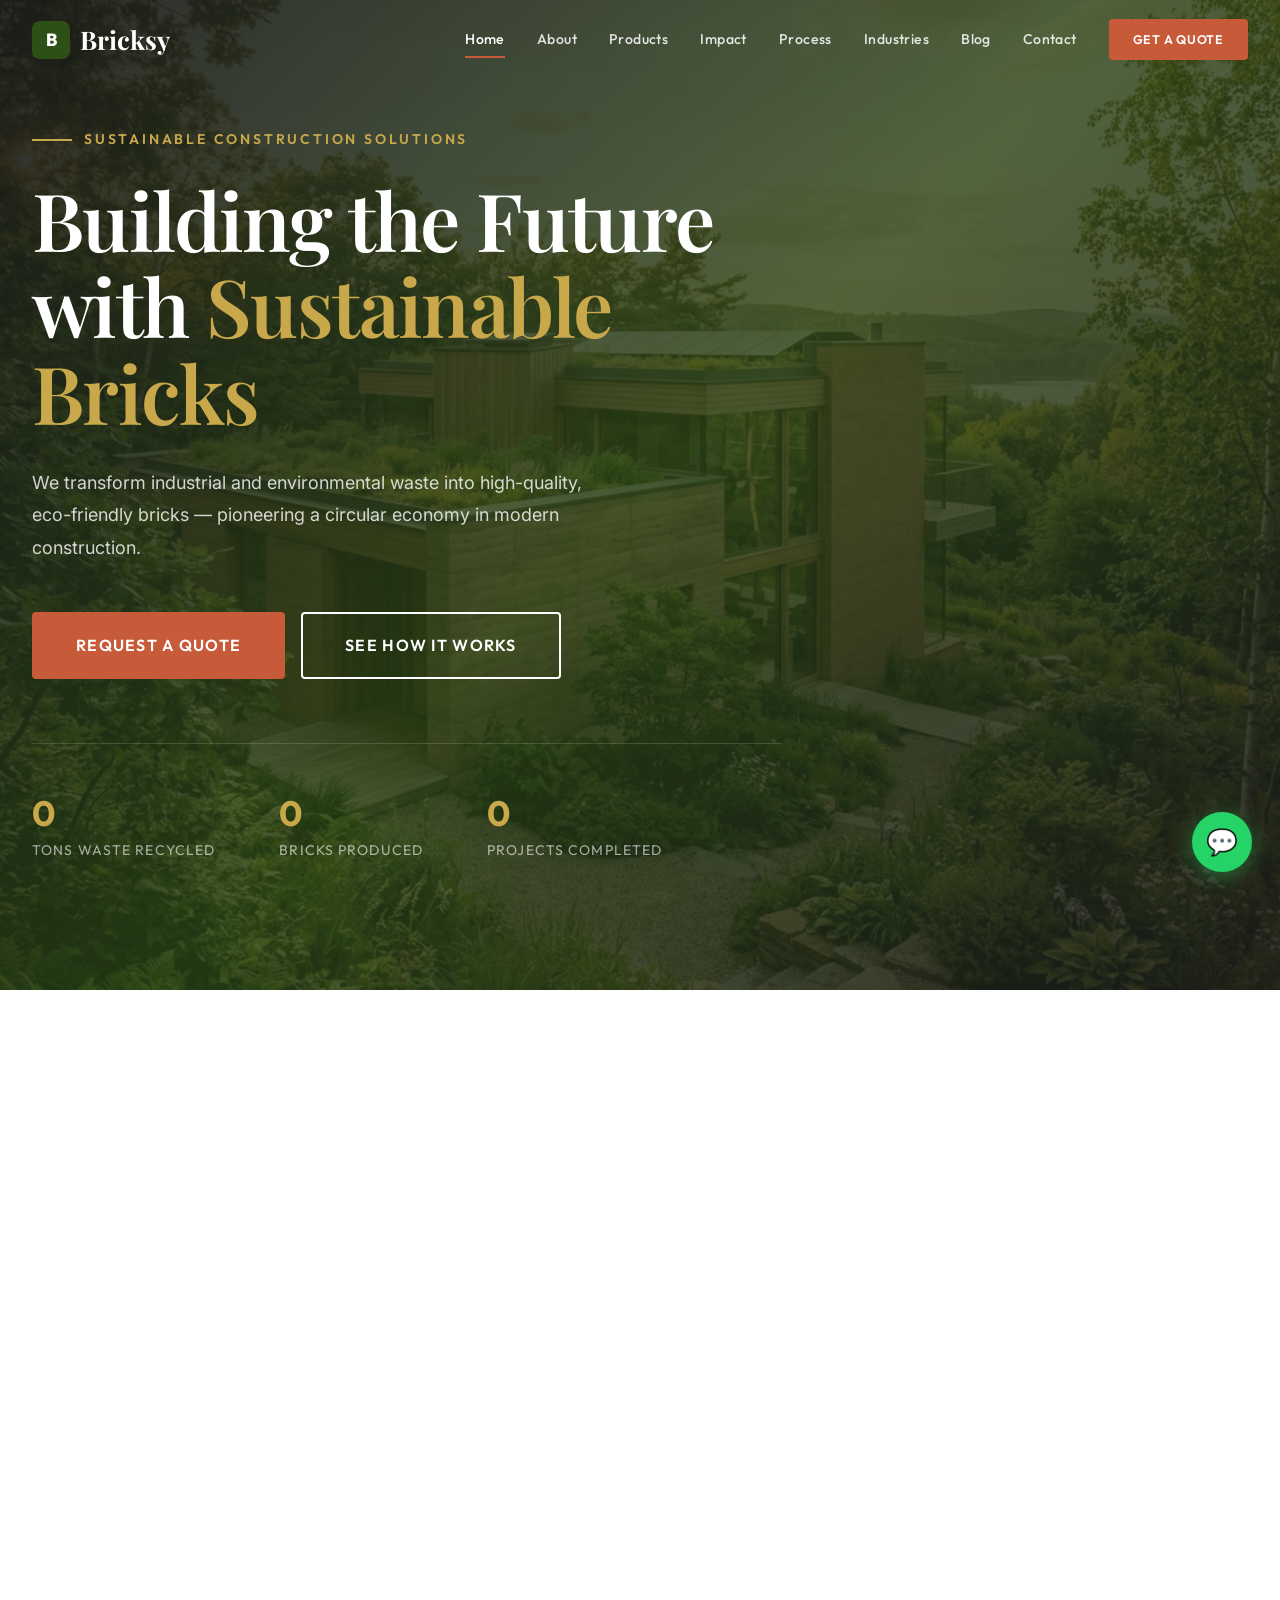
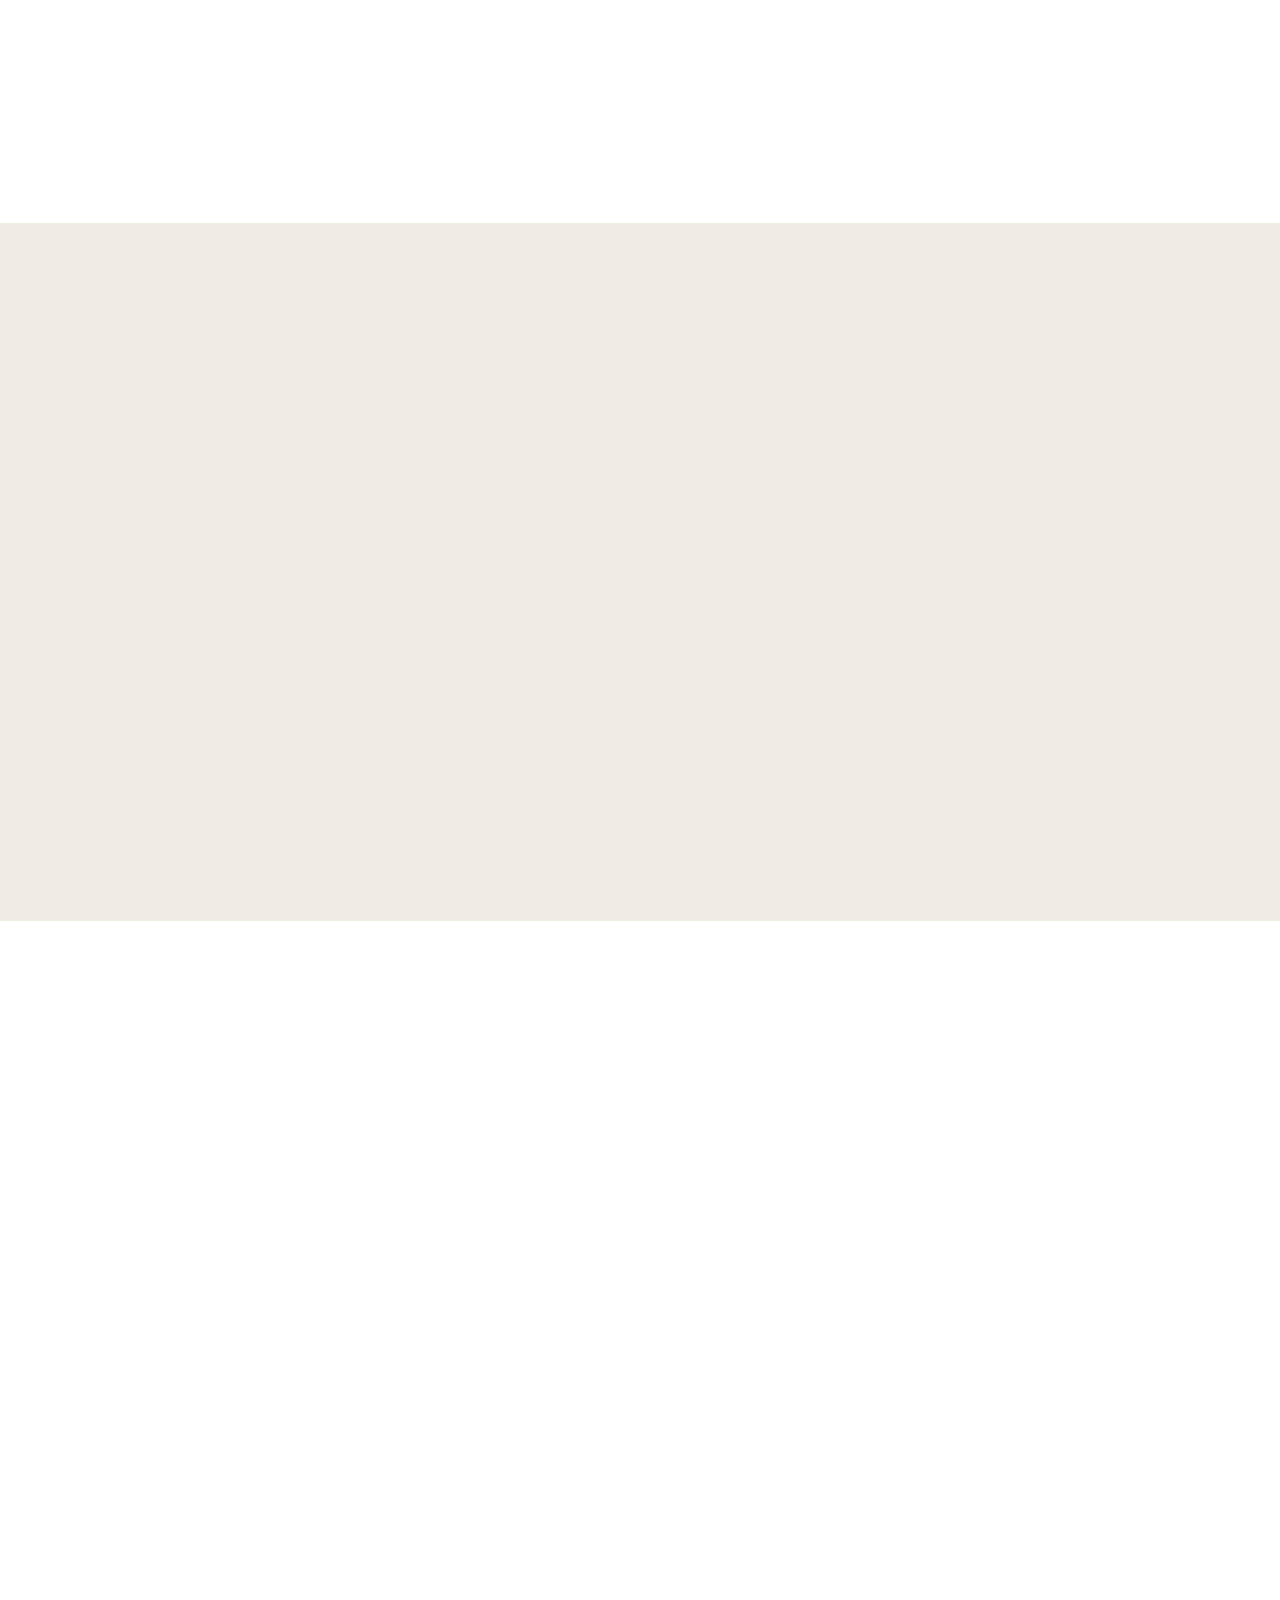
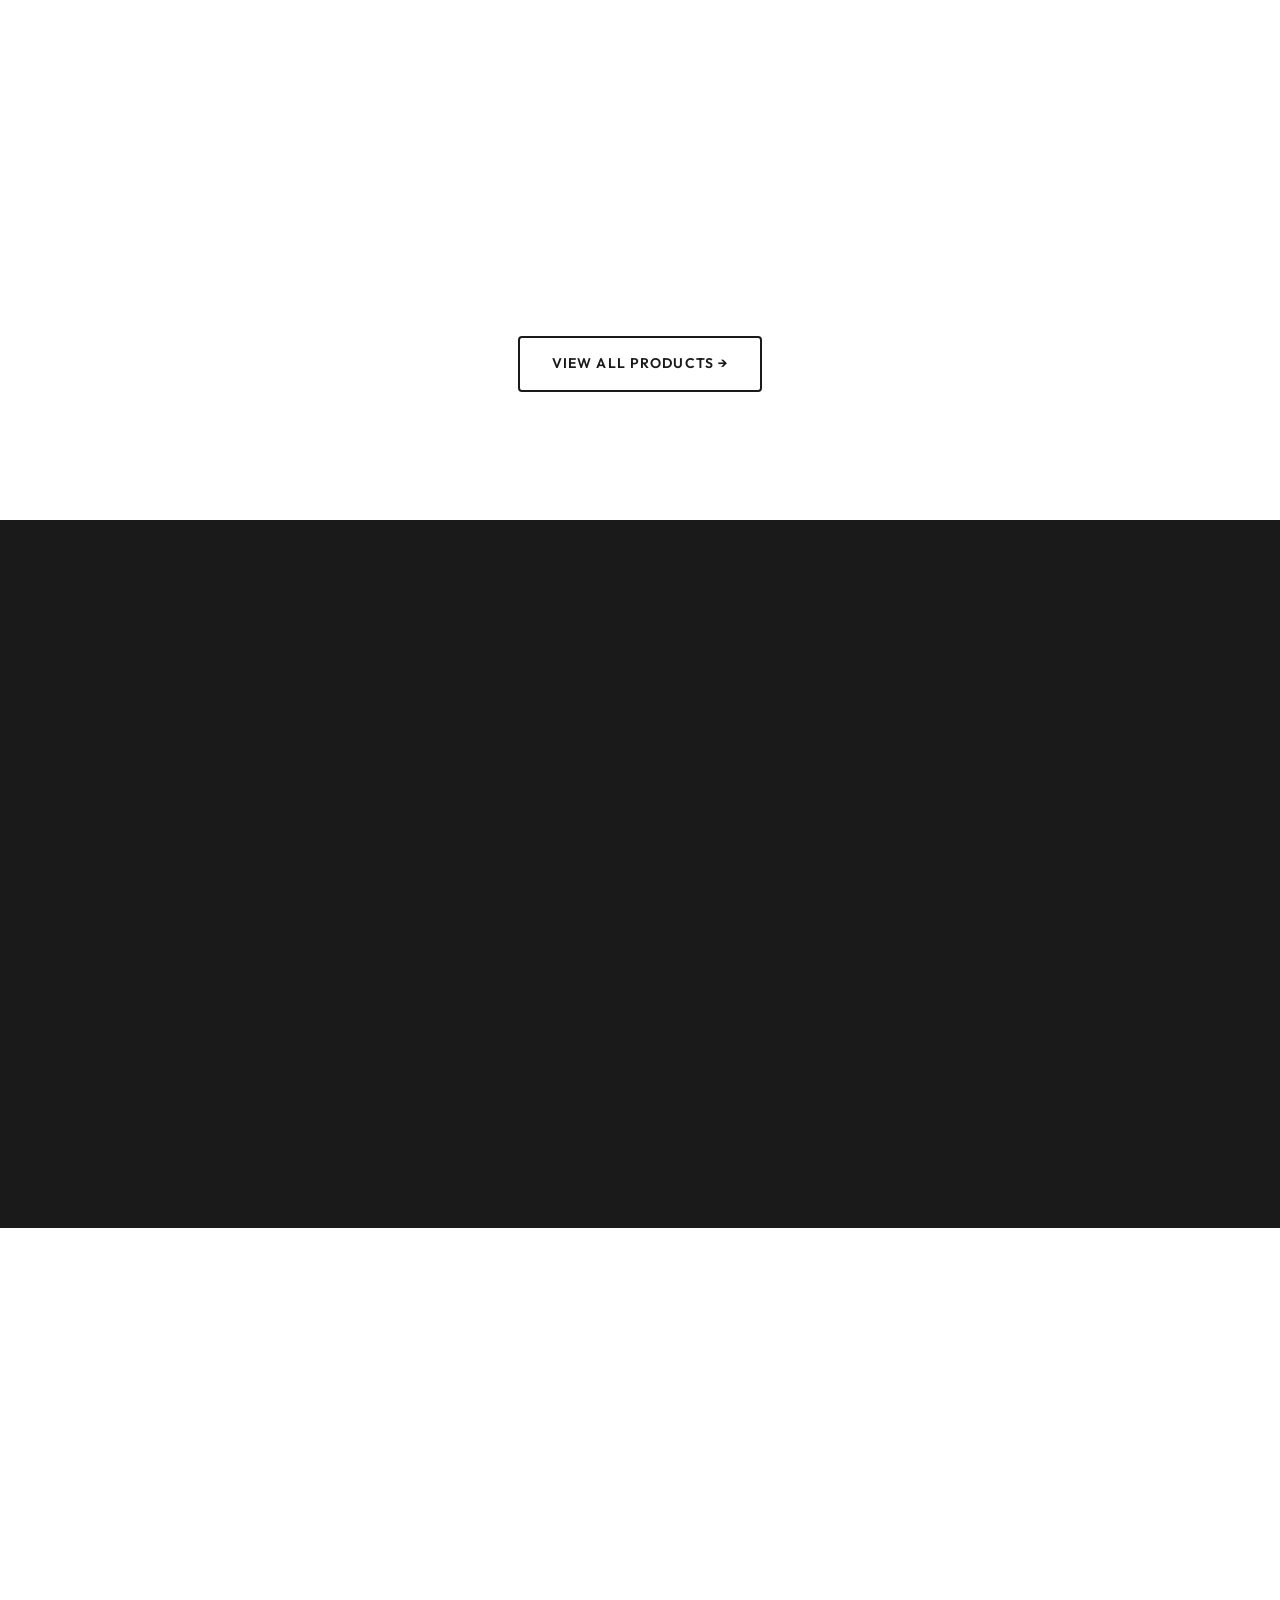
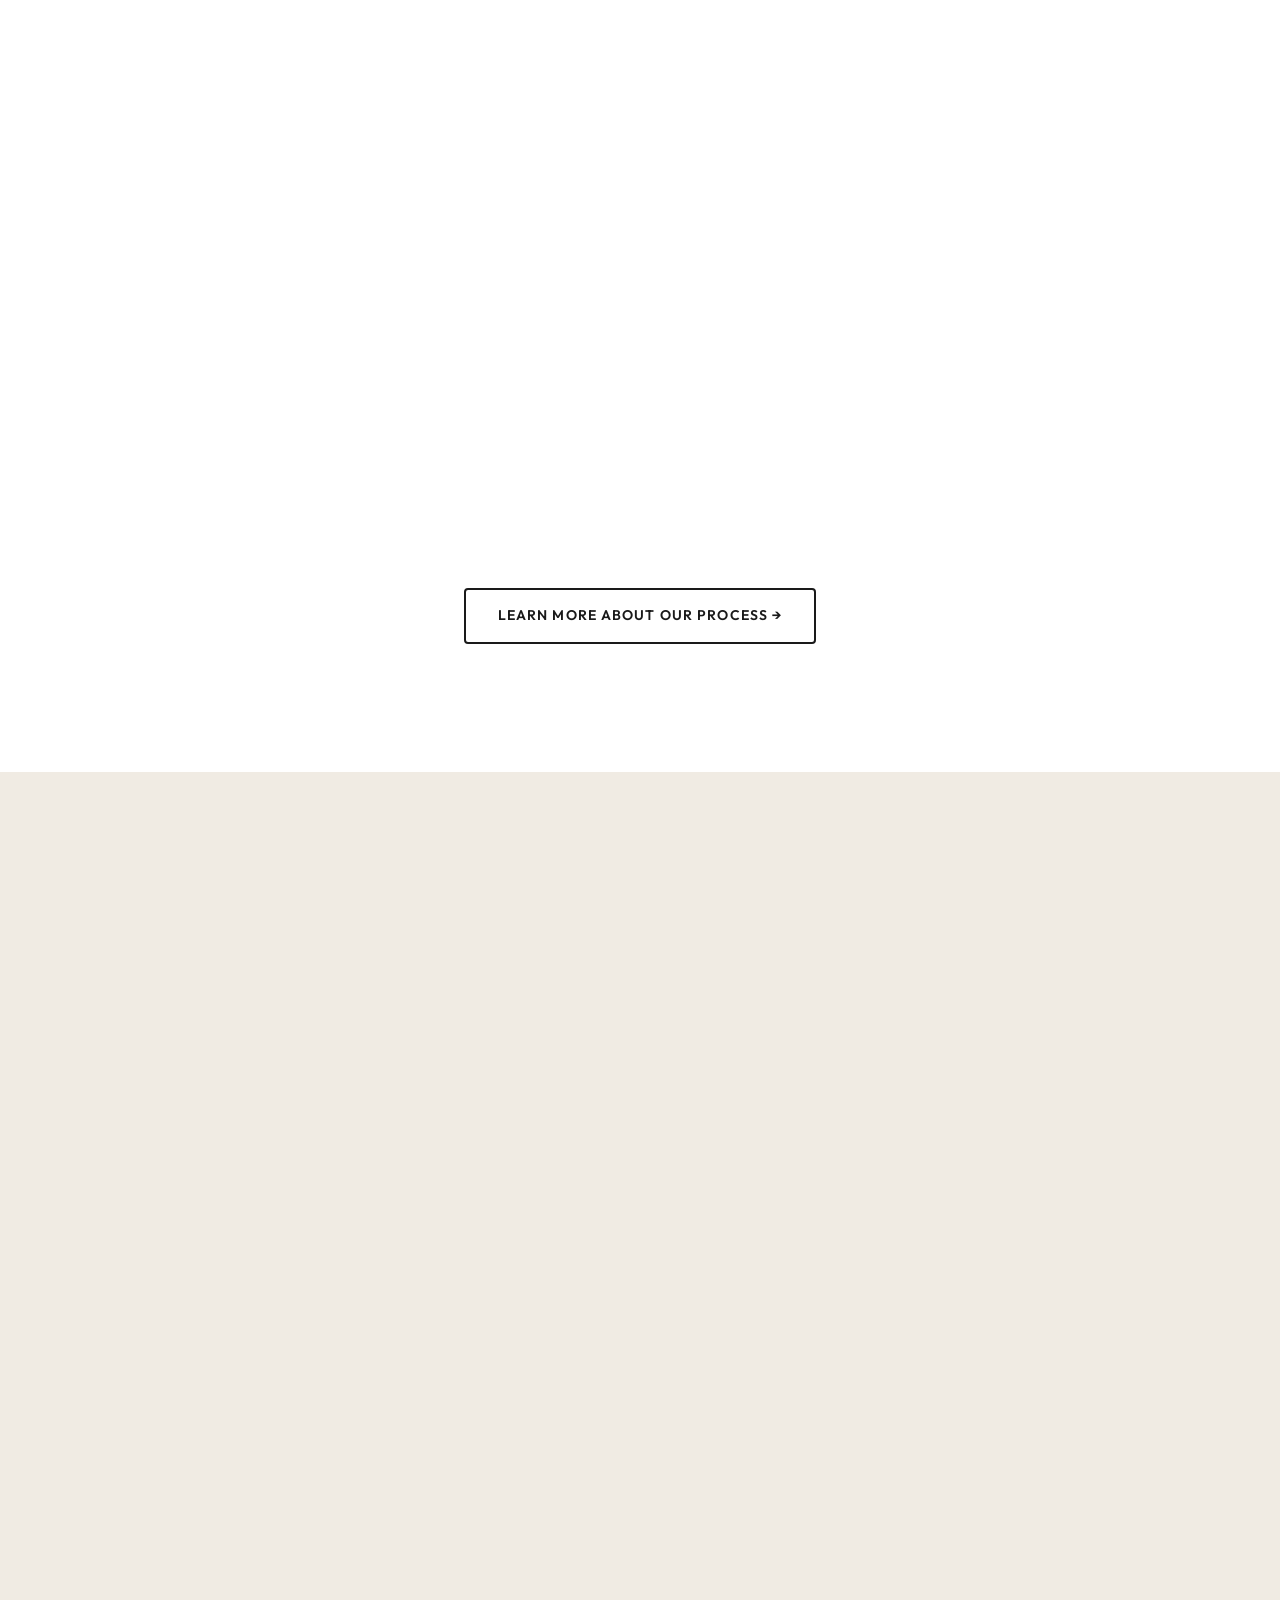
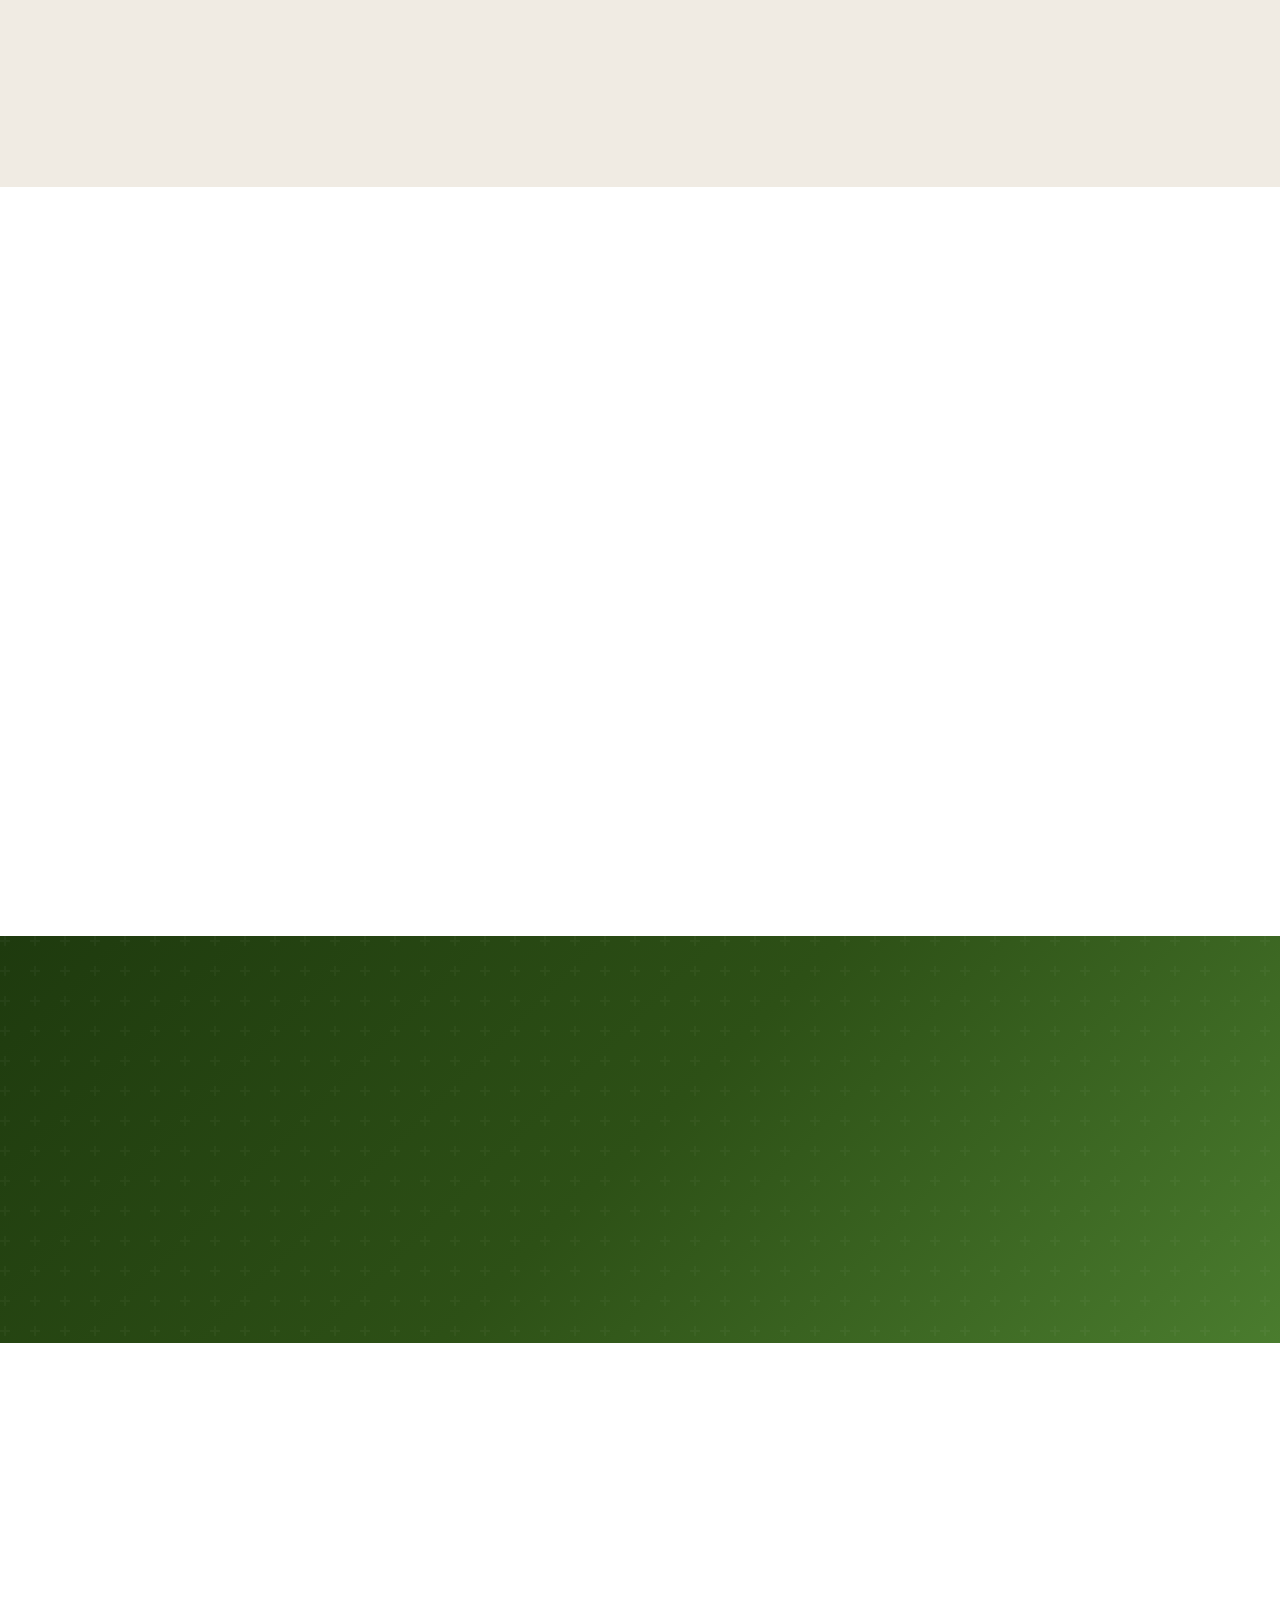
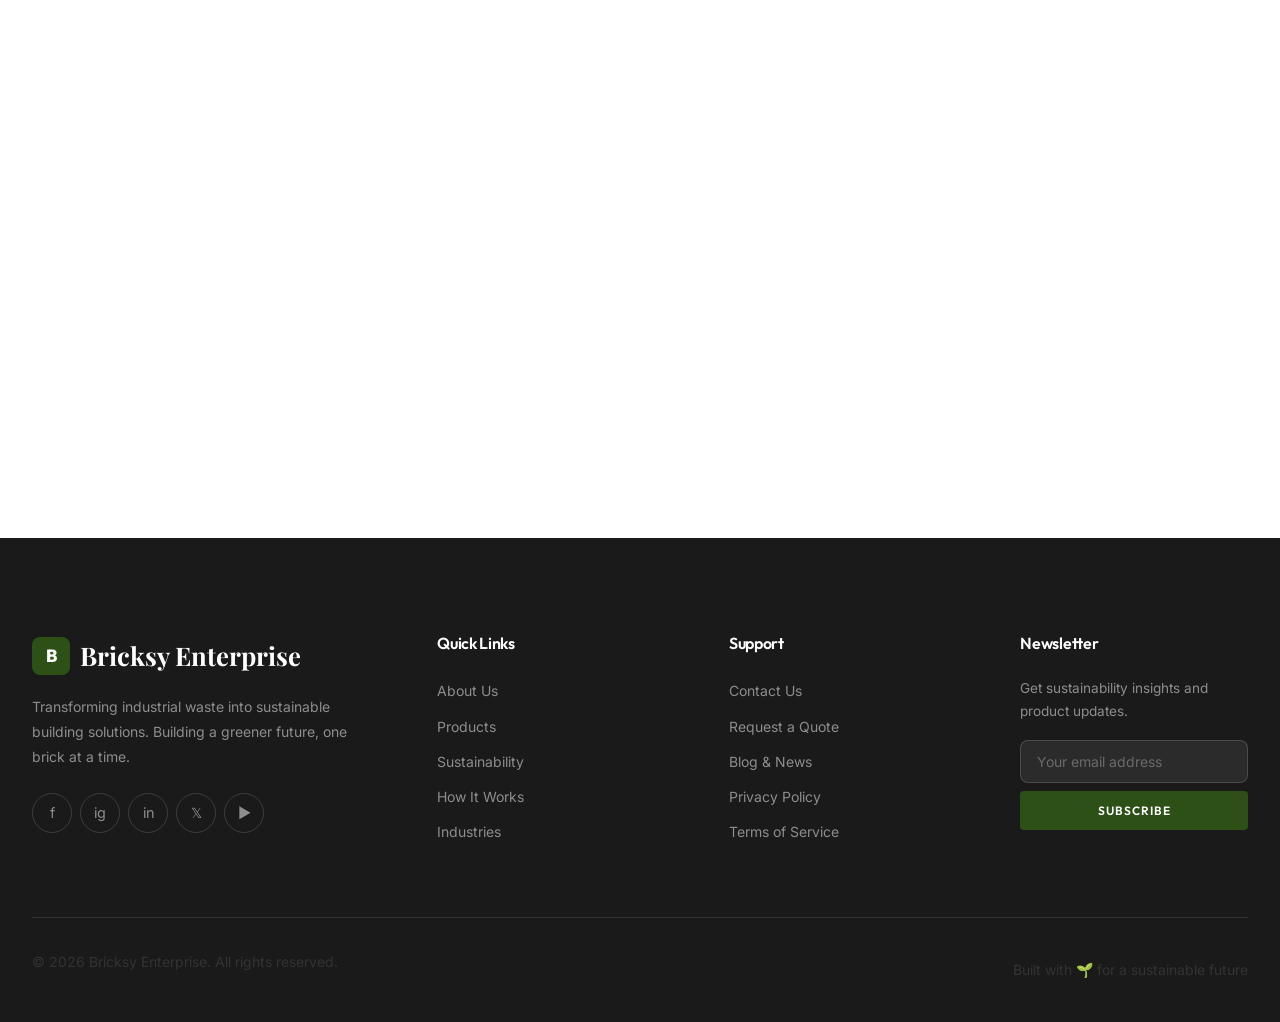
==== index.html @ 4ad72225 "first commit" ====
<!DOCTYPE html>
<html lang="en">
<head>
  <meta charset="UTF-8">
  <meta name="viewport" content="width=device-width, initial-scale=1.0">
  <title>Bricksy Enterprise — Building the Future with Sustainable Bricks</title>
  <meta name="description" content="Bricksy Enterprise transforms industrial and environmental waste into high-quality, eco-friendly bricks for modern construction. Sustainable building solutions for a greener future.">
  <meta name="keywords" content="eco-friendly bricks, sustainable construction, green building materials, waste to bricks, Bricksy Enterprise">
  <link rel="stylesheet" href="css/style.css">
  <link rel="stylesheet" href="css/components.css">
  <link rel="stylesheet" href="css/animations.css">
  <link rel="stylesheet" href="css/responsive.css">
  <link rel="icon" type="image/svg+xml" href="data:image/svg+xml,%3Csvg xmlns='http://www.w3.org/2000/svg' viewBox='0 0 32 32'%3E%3Crect width='32' height='32' rx='6' fill='%232D5016'/%3E%3Ctext x='50%25' y='55%25' dominant-baseline='middle' text-anchor='middle' fill='white' font-family='sans-serif' font-weight='bold' font-size='18'%3EB%3C/text%3E%3C/svg%3E">
</head>
<body>

  <!-- Navbar -->
  <nav class="navbar" id="navbar">
    <div class="container">
      <a href="index.html" class="nav-logo">
        <div class="logo-icon">B</div>
        Bricksy
      </a>
      <div class="nav-links" id="navLinks">
        <a href="index.html" class="active">Home</a>
        <a href="about.html">About</a>
        <a href="products.html">Products</a>
        <a href="sustainability.html">Impact</a>
        <a href="how-it-works.html">Process</a>
        <a href="industries.html">Industries</a>
        <a href="blog.html">Blog</a>
        <a href="contact.html">Contact</a>
        <a href="inquiry.html" class="nav-cta">Get a Quote</a>
      </div>
      <div class="hamburger" id="hamburger">
        <span></span><span></span><span></span>
      </div>
    </div>
  </nav>

  <!-- Hero -->
  <section class="hero" id="hero">
    <div class="hero-bg" style="background-image: url('assets/images/hero-bg.png')"></div>
    <div class="hero-overlay"></div>
    <div class="container">
      <div class="hero-content">
        <p class="hero-subtitle hero-animate-1">Sustainable Construction Solutions</p>
        <h1 class="hero-animate-2">Building the Future with <span>Sustainable Bricks</span></h1>
        <p class="hero-description hero-animate-3">We transform industrial and environmental waste into high-quality, eco-friendly bricks — pioneering a circular economy in modern construction.</p>
        <div class="hero-actions hero-animate-4">
          <a href="inquiry.html" class="btn btn-secondary btn-lg">Request a Quote</a>
          <a href="how-it-works.html" class="btn btn-outline btn-lg">See How It Works</a>
        </div>
        <div class="hero-stats hero-animate-5">
          <div class="hero-stat-item">
            <h3><span data-count="5000" data-suffix="+">0</span></h3>
            <p>Tons Waste Recycled</p>
          </div>
          <div class="hero-stat-item">
            <h3><span data-count="2" data-suffix="M+">0</span></h3>
            <p>Bricks Produced</p>
          </div>
          <div class="hero-stat-item">
            <h3><span data-count="150" data-suffix="+">0</span></h3>
            <p>Projects Completed</p>
          </div>
        </div>
      </div>
    </div>
  </section>

  <!-- Introduction -->
  <section class="bg-white" id="about-intro">
    <div class="container">
      <div class="grid grid-2 items-center" style="gap:4rem">
        <div class="animate-fade-left">
          <span class="section-subtitle">Who We Are</span>
          <h2>Turning Waste into Sustainable Building Solutions</h2>
          <p class="text-lg" style="color:var(--text-light);line-height:1.9">Bricksy Enterprise is a forward-thinking startup dedicated to revolutionizing the construction industry. We collect industrial byproducts and environmental waste, transforming them into durable, high-performance bricks that meet and exceed modern building standards.</p>
          <p style="color:var(--text-light)">Our innovative process reduces landfill waste, cuts carbon emissions, and delivers premium building materials — proving that sustainability and quality go hand in hand.</p>
          <div style="margin-top:2rem">
            <a href="about.html" class="btn btn-primary">Learn More About Us</a>
          </div>
        </div>
        <div class="animate-fade-right">
          <img src="assets/images/about-factory.png" alt="Bricksy Factory" class="rounded-xl" style="box-shadow:var(--shadow-xl)">
        </div>
      </div>
    </div>
  </section>

  <!-- Mission & Vision -->
  <section class="bg-cream" id="mission">
    <div class="container text-center">
      <span class="section-subtitle animate-fade-up">Our Purpose</span>
      <h2 class="animate-fade-up">Mission &amp; Vision</h2>
      <div class="grid grid-2" style="gap:3rem;margin-top:3rem">
        <div class="feature-card animate-fade-up delay-1" style="text-align:center">
          <div class="icon" style="margin:0 auto var(--space-lg);font-size:1.8rem">🎯</div>
          <h3>Our Mission</h3>
          <p>To provide sustainable, high-quality construction materials by repurposing industrial and environmental waste — reducing ecological impact while empowering builders with superior products.</p>
        </div>
        <div class="feature-card animate-fade-up delay-2" style="text-align:center">
          <div class="icon" style="margin:0 auto var(--space-lg);font-size:1.8rem">🔭</div>
          <h3>Our Vision</h3>
          <p>To become the global benchmark for sustainable construction materials, inspiring an industry-wide shift toward circular economy practices and zero-waste building solutions.</p>
        </div>
      </div>
    </div>
  </section>

  <!-- Product Showcase -->
  <section class="bg-white" id="products-preview">
    <div class="container">
      <div class="text-center section-header">
        <span class="section-subtitle animate-fade-up">Our Products</span>
        <h2 class="animate-fade-up">Premium Eco-Friendly Bricks</h2>
        <p class="section-description centered animate-fade-up">Engineered from recycled materials, our bricks deliver exceptional strength, thermal efficiency, and aesthetic appeal.</p>
      </div>
      <div class="grid grid-3 stagger-children">
        <div class="product-card">
          <div class="product-img">
            <img src="assets/images/product-bricks.png" alt="EcoCore Brick">
            <span class="product-badge">Best Seller</span>
          </div>
          <div class="product-body">
            <h4>EcoCore Standard</h4>
            <p class="card-text">High-density recycled brick for structural walls and load-bearing construction.</p>
            <div class="product-specs">
              <div class="spec-item"><div class="spec-label">Size</div><div class="spec-value">230×110×75mm</div></div>
              <div class="spec-item"><div class="spec-label">Strength</div><div class="spec-value">15 MPa</div></div>
              <div class="spec-item"><div class="spec-label">Weight</div><div class="spec-value">2.8 kg</div></div>
              <div class="spec-item"><div class="spec-label">Recycled</div><div class="spec-value">70%</div></div>
            </div>
            <a href="inquiry.html" class="btn btn-primary btn-sm" style="width:100%">Request Quote</a>
          </div>
        </div>
        <div class="product-card">
          <div class="product-img">
            <img src="assets/images/product-bricks.png" alt="ThermoGreen Brick" style="filter:hue-rotate(20deg)brightness(1.05)">
            <span class="product-badge" style="background:var(--accent-gold)">Premium</span>
          </div>
          <div class="product-body">
            <h4>ThermoGreen Insulated</h4>
            <p class="card-text">Thermal-insulated brick for energy-efficient buildings and green certifications.</p>
            <div class="product-specs">
              <div class="spec-item"><div class="spec-label">Size</div><div class="spec-value">230×110×75mm</div></div>
              <div class="spec-item"><div class="spec-label">R-Value</div><div class="spec-value">2.4</div></div>
              <div class="spec-item"><div class="spec-label">Weight</div><div class="spec-value">2.5 kg</div></div>
              <div class="spec-item"><div class="spec-label">Recycled</div><div class="spec-value">80%</div></div>
            </div>
            <a href="inquiry.html" class="btn btn-primary btn-sm" style="width:100%">Request Quote</a>
          </div>
        </div>
        <div class="product-card">
          <div class="product-img">
            <img src="assets/images/product-bricks.png" alt="ArtisanBlend Brick" style="filter:sepia(0.3)brightness(1.1)">
            <span class="product-badge" style="background:var(--secondary)">New</span>
          </div>
          <div class="product-body">
            <h4>ArtisanBlend Facade</h4>
            <p class="card-text">Decorative facing brick with unique textures for architectural exteriors.</p>
            <div class="product-specs">
              <div class="spec-item"><div class="spec-label">Size</div><div class="spec-value">230×110×50mm</div></div>
              <div class="spec-item"><div class="spec-label">Finish</div><div class="spec-value">Textured</div></div>
              <div class="spec-item"><div class="spec-label">Weight</div><div class="spec-value">2.2 kg</div></div>
              <div class="spec-item"><div class="spec-label">Recycled</div><div class="spec-value">65%</div></div>
            </div>
            <a href="inquiry.html" class="btn btn-primary btn-sm" style="width:100%">Request Quote</a>
          </div>
        </div>
      </div>
      <div class="text-center" style="margin-top:3rem">
        <a href="products.html" class="btn btn-outline-dark">View All Products →</a>
      </div>
    </div>
  </section>

  <!-- Impact Metrics -->
  <section class="bg-dark" id="impact" style="color:var(--white)">
    <div class="container text-center">
      <span class="section-subtitle animate-fade-up" style="color:var(--accent-gold)">Environmental Impact</span>
      <h2 class="animate-fade-up" style="color:var(--white)">Making a Measurable Difference</h2>
      <div class="grid grid-4 stagger-children" style="margin-top:3rem">
        <div class="stat-card" style="background:var(--charcoal);border:1px solid rgba(255,255,255,0.08)">
          <div class="stat-icon" style="background:rgba(45,80,22,0.2)">♻️</div>
          <div class="stat-number" style="color:var(--accent-gold)"><span data-count="5000" data-suffix="+">0</span></div>
          <div class="stat-label" style="color:rgba(255,255,255,0.5)">Tons Waste Recycled</div>
        </div>
        <div class="stat-card" style="background:var(--charcoal);border:1px solid rgba(255,255,255,0.08)">
          <div class="stat-icon" style="background:rgba(45,80,22,0.2)">🌱</div>
          <div class="stat-number" style="color:var(--accent-gold)"><span data-count="3200" data-suffix="T">0</span></div>
          <div class="stat-label" style="color:rgba(255,255,255,0.5)">CO₂ Emissions Saved</div>
        </div>
        <div class="stat-card" style="background:var(--charcoal);border:1px solid rgba(255,255,255,0.08)">
          <div class="stat-icon" style="background:rgba(45,80,22,0.2)">🧱</div>
          <div class="stat-number" style="color:var(--accent-gold)"><span data-count="2" data-suffix="M+">0</span></div>
          <div class="stat-label" style="color:rgba(255,255,255,0.5)">Eco Bricks Produced</div>
        </div>
        <div class="stat-card" style="background:var(--charcoal);border:1px solid rgba(255,255,255,0.08)">
          <div class="stat-icon" style="background:rgba(45,80,22,0.2)">🏗️</div>
          <div class="stat-number" style="color:var(--accent-gold)"><span data-count="150" data-suffix="+">0</span></div>
          <div class="stat-label" style="color:rgba(255,255,255,0.5)">Green Projects</div>
        </div>
      </div>
    </div>
  </section>

  <!-- How It Works -->
  <section class="bg-white" id="process-preview">
    <div class="container">
      <div class="text-center section-header">
        <span class="section-subtitle animate-fade-up">Our Process</span>
        <h2 class="animate-fade-up">From Waste to Wonder</h2>
        <p class="section-description centered animate-fade-up">Our innovative 4-step process transforms discarded materials into premium building products.</p>
      </div>
      <div class="process-timeline">
        <div class="process-step animate-fade-up">
          <div class="step-number">1</div>
          <div class="step-connector"></div>
          <div class="step-content">
            <h3>Waste Collection</h3>
            <p>We partner with industries and municipalities to collect industrial byproducts, demolition waste, and environmental debris that would otherwise end up in landfills.</p>
          </div>
        </div>
        <div class="process-step animate-fade-up delay-1">
          <div class="step-number">2</div>
          <div class="step-connector"></div>
          <div class="step-content">
            <h3>Material Processing</h3>
            <p>Collected waste undergoes rigorous sorting, cleaning, and processing to extract viable raw materials suitable for brick manufacturing.</p>
          </div>
        </div>
        <div class="process-step animate-fade-up delay-2">
          <div class="step-number">3</div>
          <div class="step-connector"></div>
          <div class="step-content">
            <h3>Brick Formation</h3>
            <p>Using advanced compression and curing technology, processed materials are formed into precision-engineered bricks with consistent quality and strength.</p>
          </div>
        </div>
        <div class="process-step animate-fade-up delay-3">
          <div class="step-number">4</div>
          <div class="step-content">
            <h3>Quality Testing &amp; Delivery</h3>
            <p>Every batch undergoes comprehensive quality testing before being delivered to construction sites across the region, ready to build the future.</p>
          </div>
        </div>
      </div>
      <div class="text-center" style="margin-top:3rem">
        <a href="how-it-works.html" class="btn btn-outline-dark">Learn More About Our Process →</a>
      </div>
    </div>
  </section>

  <!-- Why Choose Bricksy -->
  <section class="bg-cream" id="why-us">
    <div class="container">
      <div class="text-center section-header">
        <span class="section-subtitle animate-fade-up">Why Choose Us</span>
        <h2 class="animate-fade-up">The Bricksy Advantage</h2>
      </div>
      <div class="grid grid-3 stagger-children">
        <div class="feature-card">
          <div class="icon">🌿</div>
          <h4>100% Sustainable</h4>
          <p>Every brick we produce diverts waste from landfills and reduces the demand for virgin raw materials.</p>
        </div>
        <div class="feature-card">
          <div class="icon">💪</div>
          <h4>Superior Strength</h4>
          <p>Our bricks meet and exceed IS standards for compressive strength, durability, and water absorption.</p>
        </div>
        <div class="feature-card">
          <div class="icon">💰</div>
          <h4>Cost Effective</h4>
          <p>Competitive pricing without compromising quality — helping you build green without breaking the budget.</p>
        </div>
        <div class="feature-card">
          <div class="icon">🔬</div>
          <h4>Lab Tested</h4>
          <p>Every batch is rigorously tested in certified labs for consistency, strength, and environmental compliance.</p>
        </div>
        <div class="feature-card">
          <div class="icon">🚛</div>
          <h4>Reliable Delivery</h4>
          <p>On-time delivery with flexible logistics to meet your project timelines and construction schedules.</p>
        </div>
        <div class="feature-card">
          <div class="icon">🤝</div>
          <h4>Expert Support</h4>
          <p>Dedicated technical team to help with product selection, specifications, and project planning.</p>
        </div>
      </div>
    </div>
  </section>

  <!-- Testimonials -->
  <section class="bg-white" id="testimonials">
    <div class="container">
      <div class="text-center section-header">
        <span class="section-subtitle animate-fade-up">Testimonials</span>
        <h2 class="animate-fade-up">Trusted by Industry Leaders</h2>
      </div>
      <div class="grid grid-3 stagger-children">
        <div class="testimonial-card">
          <p class="testimonial-text">"Bricksy's eco-bricks exceeded our expectations in both quality and sustainability metrics. They helped us achieve our LEED certification goals."</p>
          <div class="testimonial-author">
            <div class="testimonial-avatar">RK</div>
            <div><div class="testimonial-name">Rajesh Kumar</div><div class="testimonial-role">CEO, GreenBuild Constructions</div></div>
          </div>
        </div>
        <div class="testimonial-card">
          <p class="testimonial-text">"The consistency and finish of Bricksy bricks made them perfect for our premium residential project. Outstanding product."</p>
          <div class="testimonial-author">
            <div class="testimonial-avatar">PS</div>
            <div><div class="testimonial-name">Priya Sharma</div><div class="testimonial-role">Lead Architect, DesignStudio</div></div>
          </div>
        </div>
        <div class="testimonial-card">
          <p class="testimonial-text">"Switching to Bricksy reduced our material costs by 15% while significantly improving our environmental compliance ratings."</p>
          <div class="testimonial-author">
            <div class="testimonial-avatar">AM</div>
            <div><div class="testimonial-name">Arun Mehta</div><div class="testimonial-role">Director, Horizon Developers</div></div>
          </div>
        </div>
      </div>
    </div>
  </section>

  <!-- CTA Banner -->
  <section class="cta-banner">
    <div class="container" style="position:relative;z-index:1">
      <h2 class="animate-fade-up">Ready to Build Sustainably?</h2>
      <p class="animate-fade-up">Join the growing movement of builders choosing eco-friendly construction materials.</p>
      <div class="animate-fade-up" style="display:flex;gap:1rem;justify-content:center;flex-wrap:wrap">
        <a href="inquiry.html" class="btn btn-secondary btn-lg">Request a Quote</a>
        <a href="contact.html" class="btn btn-outline btn-lg">Contact Us</a>
      </div>
    </div>
  </section>

  <!-- Inquiry Form -->
  <section class="bg-white" id="inquiry-form">
    <div class="container">
      <div class="grid grid-2 items-center" style="gap:4rem">
        <div class="animate-fade-left">
          <span class="section-subtitle">Get In Touch</span>
          <h2>Start Your Sustainable Project Today</h2>
          <p style="color:var(--text-light);margin-bottom:2rem">Fill out the form and our team will get back to you within 24 hours with a customized quote and product recommendations.</p>
          <div style="display:flex;flex-direction:column;gap:1rem">
            <div style="display:flex;align-items:center;gap:12px"><span style="font-size:1.3rem">📧</span><span>info@bricksyenterprise.com</span></div>
            <div style="display:flex;align-items:center;gap:12px"><span style="font-size:1.3rem">📞</span><span>+91 98765 43210</span></div>
            <div style="display:flex;align-items:center;gap:12px"><span style="font-size:1.3rem">📍</span><span>Hyderabad, Telangana, India</span></div>
          </div>
        </div>
        <div class="animate-fade-right">
          <form data-validate class="card" style="padding:2.5rem;box-shadow:var(--shadow-lg)">
            <div class="form-row">
              <div class="form-group">
                <label class="form-label">Full Name</label>
                <input type="text" class="form-input" name="name" placeholder="Your name" required>
                <span class="form-error"></span>
              </div>
              <div class="form-group">
                <label class="form-label">Email</label>
                <input type="email" class="form-input" name="email" placeholder="you@email.com" required>
                <span class="form-error"></span>
              </div>
            </div>
            <div class="form-row">
              <div class="form-group">
                <label class="form-label">Phone</label>
                <input type="tel" class="form-input" name="phone" placeholder="+91 XXXXX XXXXX">
                <span class="form-error"></span>
              </div>
              <div class="form-group">
                <label class="form-label">Subject</label>
                <select class="form-select" name="subject" required>
                  <option value="">Select subject</option>
                  <option>Product Inquiry</option>
                  <option>Request a Quote</option>
                  <option>Partnership</option>
                  <option>Other</option>
                </select>
                <span class="form-error"></span>
              </div>
            </div>
            <div class="form-group">
              <label class="form-label">Message</label>
              <textarea class="form-textarea" name="message" placeholder="Tell us about your project..." required></textarea>
              <span class="form-error"></span>
            </div>
            <button type="submit" class="btn btn-primary btn-lg" style="width:100%">Send Inquiry</button>
          </form>
        </div>
      </div>
    </div>
  </section>

  <!-- Footer -->
  <footer class="footer">
    <div class="container">
      <div class="footer-grid">
        <div class="footer-brand">
          <a href="index.html" class="nav-logo" style="color:var(--white);margin-bottom:0.5rem">
            <div class="logo-icon">B</div> Bricksy Enterprise
          </a>
          <p>Transforming industrial waste into sustainable building solutions. Building a greener future, one brick at a time.</p>
          <div class="footer-social">
            <a href="#" aria-label="Facebook">f</a>
            <a href="#" aria-label="Instagram">ig</a>
            <a href="#" aria-label="LinkedIn">in</a>
            <a href="#" aria-label="Twitter">𝕏</a>
            <a href="#" aria-label="YouTube">▶</a>
          </div>
        </div>
        <div>
          <h4>Quick Links</h4>
          <ul class="footer-links">
            <li><a href="about.html">About Us</a></li>
            <li><a href="products.html">Products</a></li>
            <li><a href="sustainability.html">Sustainability</a></li>
            <li><a href="how-it-works.html">How It Works</a></li>
            <li><a href="industries.html">Industries</a></li>
          </ul>
        </div>
        <div>
          <h4>Support</h4>
          <ul class="footer-links">
            <li><a href="contact.html">Contact Us</a></li>
            <li><a href="inquiry.html">Request a Quote</a></li>
            <li><a href="blog.html">Blog & News</a></li>
            <li><a href="#">Privacy Policy</a></li>
            <li><a href="#">Terms of Service</a></li>
          </ul>
        </div>
        <div>
          <h4>Newsletter</h4>
          <p style="font-size:0.85rem;color:rgba(255,255,255,0.5);margin-bottom:1rem">Get sustainability insights and product updates.</p>
          <form class="footer-newsletter" onsubmit="handleNewsletter(event)">
            <input type="email" placeholder="Your email address" required>
            <button type="submit" class="btn btn-primary btn-sm" style="width:100%">Subscribe</button>
          </form>
        </div>
      </div>
      <div class="footer-bottom">
        <p>&copy; 2026 Bricksy Enterprise. All rights reserved.</p>
        <p>Built with 🌱 for a sustainable future</p>
      </div>
    </div>
  </footer>

  <!-- WhatsApp Float -->
  <a href="https://wa.me/919876543210" target="_blank" class="whatsapp-float" aria-label="Chat on WhatsApp">
    💬
    <span class="tooltip">Chat with us!</span>
  </a>

  <!-- Back to Top -->
  <button class="back-to-top" aria-label="Back to top">↑</button>

  <!-- Success Modal -->
  <div class="modal-overlay" id="successModal">
    <div class="modal">
      <div class="modal-header">
        <h3>Thank You! 🎉</h3>
        <button class="modal-close" onclick="closeModal('successModal')">✕</button>
      </div>
      <p>Your inquiry has been submitted successfully. Our team will contact you within 24 hours.</p>
      <button class="btn btn-primary" onclick="closeModal('successModal')" style="margin-top:1rem;width:100%">Got It</button>
    </div>
  </div>

  <script src="js/main.js"></script>
  <script src="js/animations.js"></script>
  <script src="js/forms.js"></script>
</body>
</html>
---- css/style.css ----
/* ============================================
   BRICKSY ENTERPRISE — Design System
   ============================================ */

/* Google Fonts */
@import url('https://fonts.googleapis.com/css2?family=Inter:wght@300;400;500;600;700&family=Outfit:wght@300;400;500;600;700&family=Playfair+Display:ital,wght@0,400;0,500;0,600;0,700;1,400;1,500&display=swap');

/* ---- CSS Custom Properties ---- */
:root {
  /* Colors */
  --primary: #2D5016;
  --primary-light: #4A7C2E;
  --primary-dark: #1E3A0E;
  --primary-rgb: 45, 80, 22;

  --secondary: #C75B39;
  --secondary-light: #E07A5A;
  --secondary-dark: #A34828;
  --secondary-rgb: 199, 91, 57;

  --dark: #1A1A1A;
  --charcoal: #2B2B2B;
  --charcoal-light: #3D3D3D;

  --warm-white: #FAF8F5;
  --cream: #F0EBE3;
  --cream-dark: #E3DBCE;

  --text: #333333;
  --text-light: #6B6B6B;
  --text-lighter: #999999;

  --accent-gold: #C9A84C;
  --accent-gold-light: #DBBF6A;

  --success: #2D8C4E;
  --error: #D63B3B;
  --warning: #E8A317;

  --white: #FFFFFF;
  --black: #000000;

  /* Typography */
  --font-heading: 'Playfair Display', Georgia, 'Times New Roman', serif;
  --font-body: 'Inter', -apple-system, BlinkMacSystemFont, 'Segoe UI', sans-serif;
  --font-accent: 'Outfit', 'Inter', sans-serif;

  /* Font Sizes — Fluid Type Scale */
  --fs-display: clamp(2.8rem, 5vw + 1rem, 5rem);
  --fs-h1: clamp(2.2rem, 4vw + 0.5rem, 3.5rem);
  --fs-h2: clamp(1.8rem, 3vw + 0.5rem, 2.75rem);
  --fs-h3: clamp(1.4rem, 2vw + 0.5rem, 2rem);
  --fs-h4: clamp(1.15rem, 1.5vw + 0.3rem, 1.5rem);
  --fs-h5: 1.125rem;
  --fs-h6: 1rem;
  --fs-body: 1rem;
  --fs-body-lg: 1.125rem;
  --fs-small: 0.875rem;
  --fs-caption: 0.75rem;

  /* Spacing */
  --space-xs: 0.25rem;
  --space-sm: 0.5rem;
  --space-md: 1rem;
  --space-lg: 1.5rem;
  --space-xl: 2rem;
  --space-2xl: 3rem;
  --space-3xl: 4rem;
  --space-4xl: 6rem;
  --space-5xl: 8rem;

  /* Layout */
  --container-max: 1280px;
  --container-narrow: 900px;
  --container-wide: 1440px;

  /* Borders & Radius */
  --radius-sm: 4px;
  --radius-md: 8px;
  --radius-lg: 12px;
  --radius-xl: 20px;
  --radius-full: 9999px;

  /* Shadows */
  --shadow-sm: 0 1px 3px rgba(0,0,0,0.08);
  --shadow-md: 0 4px 12px rgba(0,0,0,0.1);
  --shadow-lg: 0 8px 30px rgba(0,0,0,0.12);
  --shadow-xl: 0 16px 48px rgba(0,0,0,0.15);
  --shadow-glow: 0 0 30px rgba(45, 80, 22, 0.15);

  /* Transitions */
  --ease-out: cubic-bezier(0.25, 0.46, 0.45, 0.94);
  --ease-in-out: cubic-bezier(0.42, 0, 0.58, 1);
  --ease-bounce: cubic-bezier(0.34, 1.56, 0.64, 1);
  --duration-fast: 200ms;
  --duration-normal: 350ms;
  --duration-slow: 500ms;

  /* Z-index scale */
  --z-base: 1;
  --z-dropdown: 100;
  --z-sticky: 200;
  --z-overlay: 300;
  --z-modal: 400;
  --z-toast: 500;
  --z-whatsapp: 600;
  --z-nav: 700;
}

/* ---- Reset & Base ---- */
*, *::before, *::after {
  margin: 0;
  padding: 0;
  box-sizing: border-box;
}

html {
  scroll-behavior: smooth;
  -webkit-font-smoothing: antialiased;
  -moz-osx-font-smoothing: grayscale;
  font-size: 16px;
}

body {
  font-family: var(--font-body);
  font-size: var(--fs-body);
  font-weight: 400;
  line-height: 1.7;
  color: var(--text);
  background-color: var(--warm-white);
  overflow-x: hidden;
}

img {
  max-width: 100%;
  height: auto;
  display: block;
}

a {
  text-decoration: none;
  color: inherit;
  transition: color var(--duration-fast) var(--ease-out);
}

a:hover {
  color: var(--primary);
}

ul, ol {
  list-style: none;
}

button, input, textarea, select {
  font-family: inherit;
  font-size: inherit;
  border: none;
  outline: none;
  background: none;
}

button {
  cursor: pointer;
}

::selection {
  background-color: var(--primary);
  color: var(--white);
}

/* ---- Typography ---- */
h1, h2, h3, h4, h5, h6 {
  font-family: var(--font-heading);
  font-weight: 600;
  line-height: 1.2;
  color: var(--dark);
  letter-spacing: -0.02em;
}

h1 { font-size: var(--fs-h1); }
h2 { font-size: var(--fs-h2); margin-bottom: var(--space-lg); }
h3 { font-size: var(--fs-h3); margin-bottom: var(--space-md); }
h4 { font-size: var(--fs-h4); margin-bottom: var(--space-sm); }
h5 { font-size: var(--fs-h5); }
h6 { font-size: var(--fs-h6); }

.display-text {
  font-size: var(--fs-display);
  font-weight: 700;
  line-height: 1.05;
  letter-spacing: -0.03em;
}

p {
  margin-bottom: var(--space-md);
  color: var(--text);
}

p:last-child {
  margin-bottom: 0;
}

.text-lg { font-size: var(--fs-body-lg); }
.text-sm { font-size: var(--fs-small); }
.text-caption { font-size: var(--fs-caption); text-transform: uppercase; letter-spacing: 0.1em; font-family: var(--font-accent); font-weight: 500; }

.text-primary { color: var(--primary); }
.text-secondary { color: var(--secondary); }
.text-light { color: var(--text-light); }
.text-white { color: var(--white); }
.text-gold { color: var(--accent-gold); }

.text-center { text-align: center; }
.text-left { text-align: left; }
.text-right { text-align: right; }

.font-accent { font-family: var(--font-accent); }
.font-heading { font-family: var(--font-heading); }

.section-subtitle {
  font-family: var(--font-accent);
  font-size: var(--fs-small);
  font-weight: 600;
  text-transform: uppercase;
  letter-spacing: 0.15em;
  color: var(--primary);
  margin-bottom: var(--space-sm);
  display: inline-flex;
  align-items: center;
  gap: var(--space-sm);
}

.section-subtitle::before {
  content: '';
  display: inline-block;
  width: 30px;
  height: 2px;
  background: var(--primary);
}

.section-description {
  font-size: var(--fs-body-lg);
  color: var(--text-light);
  max-width: 640px;
  line-height: 1.8;
}

.section-description.centered {
  margin-left: auto;
  margin-right: auto;
}

/* ---- Layout ---- */
.container {
  width: 100%;
  max-width: var(--container-max);
  margin: 0 auto;
  padding: 0 var(--space-xl);
}

.container-narrow {
  max-width: var(--container-narrow);
}

.container-wide {
  max-width: var(--container-wide);
}

section {
  padding: var(--space-5xl) 0;
  position: relative;
}

.section-header {
  margin-bottom: var(--space-3xl);
}

/* Grid System */
.grid {
  display: grid;
  gap: var(--space-xl);
}

.grid-2 { grid-template-columns: repeat(2, 1fr); }
.grid-3 { grid-template-columns: repeat(3, 1fr); }
.grid-4 { grid-template-columns: repeat(4, 1fr); }

/* Flex Utilities */
.flex { display: flex; }
.flex-col { flex-direction: column; }
.flex-wrap { flex-wrap: wrap; }
.items-center { align-items: center; }
.items-start { align-items: flex-start; }
.items-end { align-items: flex-end; }
.justify-center { justify-content: center; }
.justify-between { justify-content: space-between; }
.justify-end { justify-content: flex-end; }
.gap-sm { gap: var(--space-sm); }
.gap-md { gap: var(--space-md); }
.gap-lg { gap: var(--space-lg); }
.gap-xl { gap: var(--space-xl); }
.gap-2xl { gap: var(--space-2xl); }

/* ---- Buttons ---- */
.btn {
  display: inline-flex;
  align-items: center;
  justify-content: center;
  gap: var(--space-sm);
  padding: 14px 32px;
  font-family: var(--font-accent);
  font-size: var(--fs-small);
  font-weight: 600;
  text-transform: uppercase;
  letter-spacing: 0.08em;
  border-radius: var(--radius-sm);
  transition: all var(--duration-normal) var(--ease-out);
  position: relative;
  overflow: hidden;
  white-space: nowrap;
}

.btn::after {
  content: '';
  position: absolute;
  top: 0;
  left: -100%;
  width: 100%;
  height: 100%;
  background: linear-gradient(90deg, transparent, rgba(255,255,255,0.15), transparent);
  transition: left var(--duration-slow) var(--ease-out);
}

.btn:hover::after {
  left: 100%;
}

.btn-primary {
  background: var(--primary);
  color: var(--white);
  border: 2px solid var(--primary);
}

.btn-primary:hover {
  background: var(--primary-light);
  border-color: var(--primary-light);
  color: var(--white);
  transform: translateY(-2px);
  box-shadow: var(--shadow-lg);
}

.btn-secondary {
  background: var(--secondary);
  color: var(--white);
  border: 2px solid var(--secondary);
}

.btn-secondary:hover {
  background: var(--secondary-light);
  border-color: var(--secondary-light);
  color: var(--white);
  transform: translateY(-2px);
  box-shadow: var(--shadow-lg);
}

.btn-outline {
  background: transparent;
  color: var(--white);
  border: 2px solid var(--white);
}

.btn-outline:hover {
  background: var(--white);
  color: var(--primary);
  transform: translateY(-2px);
}

.btn-outline-dark {
  background: transparent;
  color: var(--dark);
  border: 2px solid var(--dark);
}

.btn-outline-dark:hover {
  background: var(--dark);
  color: var(--white);
  transform: translateY(-2px);
}

.btn-ghost {
  background: transparent;
  color: var(--primary);
  padding: 10px 0;
  border: none;
}

.btn-ghost:hover {
  color: var(--primary-light);
}

.btn-ghost::after { display: none; }

.btn-lg {
  padding: 18px 42px;
  font-size: var(--fs-body);
}

.btn-sm {
  padding: 10px 22px;
  font-size: var(--fs-caption);
}

.btn-icon {
  width: 48px;
  height: 48px;
  padding: 0;
  border-radius: var(--radius-full);
  display: inline-flex;
  align-items: center;
  justify-content: center;
}

/* ---- Forms ---- */
.form-group {
  margin-bottom: var(--space-lg);
}

.form-label {
  display: block;
  font-family: var(--font-accent);
  font-size: var(--fs-small);
  font-weight: 500;
  color: var(--text);
  margin-bottom: var(--space-sm);
}

.form-input,
.form-textarea,
.form-select {
  width: 100%;
  padding: 14px 18px;
  font-size: var(--fs-body);
  color: var(--text);
  background: var(--white);
  border: 2px solid var(--cream-dark);
  border-radius: var(--radius-md);
  transition: all var(--duration-fast) var(--ease-out);
}

.form-input:focus,
.form-textarea:focus,
.form-select:focus {
  border-color: var(--primary);
  box-shadow: 0 0 0 4px rgba(var(--primary-rgb), 0.1);
}

.form-input::placeholder,
.form-textarea::placeholder {
  color: var(--text-lighter);
}

.form-textarea {
  resize: vertical;
  min-height: 120px;
}

.form-select {
  appearance: none;
  background-image: url("data:image/svg+xml,%3Csvg xmlns='http://www.w3.org/2000/svg' width='12' height='12' viewBox='0 0 12 12'%3E%3Cpath fill='%23333' d='M6 8L1 3h10z'/%3E%3C/svg%3E");
  background-repeat: no-repeat;
  background-position: right 16px center;
  padding-right: 40px;
  cursor: pointer;
}

.form-error {
  font-size: var(--fs-small);
  color: var(--error);
  margin-top: var(--space-xs);
  display: none;
}

.form-group.error .form-input,
.form-group.error .form-textarea,
.form-group.error .form-select {
  border-color: var(--error);
}

.form-group.error .form-error {
  display: block;
}

.form-row {
  display: grid;
  grid-template-columns: repeat(2, 1fr);
  gap: var(--space-lg);
}

/* ---- Tags & Badges ---- */
.badge {
  display: inline-flex;
  align-items: center;
  padding: 6px 14px;
  font-family: var(--font-accent);
  font-size: var(--fs-caption);
  font-weight: 600;
  text-transform: uppercase;
  letter-spacing: 0.08em;
  border-radius: var(--radius-full);
}

.badge-primary {
  background: rgba(var(--primary-rgb), 0.1);
  color: var(--primary);
}

.badge-secondary {
  background: rgba(var(--secondary-rgb), 0.1);
  color: var(--secondary);
}

/* ---- Dividers ---- */
.divider {
  width: 60px;
  height: 3px;
  background: var(--primary);
  border: none;
  margin: var(--space-lg) 0;
}

.divider-center {
  margin-left: auto;
  margin-right: auto;
}

.divider-gold {
  background: var(--accent-gold);
}

/* ---- Background utilities ---- */
.bg-dark { background-color: var(--dark); }
.bg-charcoal { background-color: var(--charcoal); }
.bg-cream { background-color: var(--cream); }
.bg-white { background-color: var(--white); }
.bg-primary { background-color: var(--primary); }

/* ---- Miscellaneous ---- */
.sr-only {
  position: absolute;
  width: 1px;
  height: 1px;
  padding: 0;
  margin: -1px;
  overflow: hidden;
  clip: rect(0,0,0,0);
  border: 0;
}

.truncate {
  overflow: hidden;
  text-overflow: ellipsis;
  white-space: nowrap;
}

.img-cover {
  width: 100%;
  height: 100%;
  object-fit: cover;
}

.rounded { border-radius: var(--radius-md); }
.rounded-lg { border-radius: var(--radius-lg); }
.rounded-xl { border-radius: var(--radius-xl); }

/* Scrollbar styling */
::-webkit-scrollbar {
  width: 8px;
}

::-webkit-scrollbar-track {
  background: var(--cream);
}

::-webkit-scrollbar-thumb {
  background: var(--text-lighter);
  border-radius: var(--radius-full);
}

::-webkit-scrollbar-thumb:hover {
  background: var(--text-light);
}
---- css/components.css ----
/* =============================================
   BRICKSY ENTERPRISE — Components
   ============================================= */

/* ---- Navbar ---- */
.navbar {
  position: fixed;
  top: 0;
  left: 0;
  width: 100%;
  z-index: var(--z-nav);
  padding: 18px 0;
  transition: all var(--duration-normal) var(--ease-out);
}
.navbar.scrolled {
  background: rgba(255,255,255,0.97);
  backdrop-filter: blur(12px);
  box-shadow: var(--shadow-sm);
  padding: 12px 0;
}
.navbar .container { display: flex; align-items: center; justify-content: space-between; }
.nav-logo {
  font-family: var(--font-heading);
  font-size: 1.6rem;
  font-weight: 700;
  color: var(--white);
  display: flex; align-items: center; gap: 10px;
  transition: color var(--duration-fast) var(--ease-out);
}
.navbar.scrolled .nav-logo { color: var(--dark); }
.nav-logo .logo-icon {
  width: 38px; height: 38px;
  background: var(--primary);
  border-radius: var(--radius-md);
  display: flex; align-items: center; justify-content: center;
  color: var(--white); font-size: 1.1rem; font-weight: 800;
  font-family: var(--font-accent);
}
.nav-links { display: flex; align-items: center; gap: 32px; }
.nav-links a {
  font-family: var(--font-accent);
  font-size: 0.88rem;
  font-weight: 500;
  color: rgba(255,255,255,0.85);
  letter-spacing: 0.03em;
  position: relative;
  padding: 4px 0;
  transition: color var(--duration-fast) var(--ease-out);
}
.navbar.scrolled .nav-links a { color: var(--text); }
.nav-links a::after {
  content: '';
  position: absolute; bottom: -2px; left: 0;
  width: 0; height: 2px;
  background: var(--secondary);
  transition: width var(--duration-normal) var(--ease-out);
}
.nav-links a:hover::after,
.nav-links a.active::after { width: 100%; }
.nav-links a:hover, .nav-links a.active { color: var(--white); }
.navbar.scrolled .nav-links a:hover,
.navbar.scrolled .nav-links a.active { color: var(--primary); }
.nav-cta {
  padding: 10px 24px !important;
  background: var(--secondary) !important;
  color: var(--white) !important;
  border-radius: var(--radius-sm) !important;
  font-weight: 600 !important;
  letter-spacing: 0.06em !important;
  text-transform: uppercase;
  font-size: 0.78rem !important;
}
.nav-cta::after { display: none !important; }
.nav-cta:hover { background: var(--secondary-light) !important; transform: translateY(-1px); }
.hamburger {
  display: none;
  flex-direction: column; gap: 5px;
  cursor: pointer; padding: 5px; z-index: 1000;
}
.hamburger span {
  width: 26px; height: 2px;
  background: var(--white);
  transition: all var(--duration-normal) var(--ease-out);
  border-radius: 2px;
}
.navbar.scrolled .hamburger span { background: var(--dark); }
.hamburger.active span:nth-child(1) { transform: rotate(45deg) translate(5px,5px); }
.hamburger.active span:nth-child(2) { opacity: 0; }
.hamburger.active span:nth-child(3) { transform: rotate(-45deg) translate(5px,-5px); }

/* ---- Hero Section ---- */
.hero {
  min-height: 100vh;
  display: flex; align-items: center;
  position: relative; overflow: hidden;
  background: var(--dark);
}
.hero-bg {
  position: absolute; inset: 0;
  background-size: cover; background-position: center;
  opacity: 0.5;
  transform: scale(1.05);
  transition: transform 8s var(--ease-out);
}
.hero.loaded .hero-bg { transform: scale(1); }
.hero-overlay {
  position: absolute; inset: 0;
  background: linear-gradient(135deg, rgba(26,26,26,0.85) 0%, rgba(45,80,22,0.6) 50%, rgba(26,26,26,0.75) 100%);
}
.hero-content {
  position: relative; z-index: 2;
  max-width: 750px; color: var(--white);
}
.hero-subtitle {
  font-family: var(--font-accent); font-size: var(--fs-small);
  font-weight: 600; text-transform: uppercase;
  letter-spacing: 0.2em; color: var(--accent-gold);
  margin-bottom: var(--space-lg);
  display: flex; align-items: center; gap: 12px;
}
.hero-subtitle::before {
  content: ''; width: 40px; height: 2px; background: var(--accent-gold);
}
.hero h1 {
  font-size: var(--fs-display); color: var(--white);
  margin-bottom: var(--space-xl); line-height: 1.08;
}
.hero h1 span { color: var(--accent-gold); }
.hero-description {
  font-size: var(--fs-body-lg); color: rgba(255,255,255,0.8);
  line-height: 1.8; margin-bottom: var(--space-2xl); max-width: 580px;
}
.hero-actions { display: flex; gap: var(--space-md); flex-wrap: wrap; }
.hero-stats {
  display: flex; gap: var(--space-3xl);
  margin-top: var(--space-3xl); padding-top: var(--space-2xl);
  border-top: 1px solid rgba(255,255,255,0.15);
}
.hero-stat-item h3 {
  font-family: var(--font-accent); font-size: 2.2rem;
  font-weight: 700; color: var(--accent-gold); margin-bottom: 4px;
}
.hero-stat-item p {
  font-size: var(--fs-small); color: rgba(255,255,255,0.6);
  font-family: var(--font-accent); text-transform: uppercase;
  letter-spacing: 0.08em;
}
.page-hero {
  min-height: 50vh;
  display: flex; align-items: center;
  position: relative; overflow: hidden;
  background: var(--dark);
}
.page-hero .hero-content { padding-top: 80px; max-width: 700px; }
.breadcrumb {
  display: flex; align-items: center; gap: 8px;
  font-family: var(--font-accent); font-size: var(--fs-small);
  color: rgba(255,255,255,0.5); margin-bottom: var(--space-lg);
}
.breadcrumb a { color: rgba(255,255,255,0.5); }
.breadcrumb a:hover { color: var(--accent-gold); }
.breadcrumb .separator { color: rgba(255,255,255,0.3); }

/* ---- Cards ---- */
.card {
  background: var(--white);
  border-radius: var(--radius-lg);
  overflow: hidden;
  transition: all var(--duration-normal) var(--ease-out);
  box-shadow: var(--shadow-sm);
}
.card:hover {
  transform: translateY(-6px);
  box-shadow: var(--shadow-lg);
}
.card-img {
  width: 100%; height: 220px;
  object-fit: cover;
  transition: transform var(--duration-slow) var(--ease-out);
}
.card:hover .card-img { transform: scale(1.05); }
.card-img-wrapper { overflow: hidden; position: relative; }
.card-body { padding: var(--space-xl); }
.card-tag {
  font-family: var(--font-accent); font-size: var(--fs-caption);
  font-weight: 600; text-transform: uppercase;
  letter-spacing: 0.08em; color: var(--primary);
  margin-bottom: var(--space-sm);
}
.card-title {
  font-size: var(--fs-h4); margin-bottom: var(--space-sm);
  transition: color var(--duration-fast) var(--ease-out);
}
.card:hover .card-title { color: var(--primary); }
.card-text { color: var(--text-light); font-size: var(--fs-small); line-height: 1.7; }

/* Stat Card */
.stat-card {
  background: var(--white);
  border-radius: var(--radius-lg);
  padding: var(--space-2xl);
  text-align: center;
  box-shadow: var(--shadow-sm);
  transition: all var(--duration-normal) var(--ease-out);
  position: relative; overflow: hidden;
}
.stat-card::before {
  content: ''; position: absolute; top: 0; left: 0;
  width: 100%; height: 4px;
  background: linear-gradient(90deg, var(--primary), var(--accent-gold));
}
.stat-card:hover { transform: translateY(-4px); box-shadow: var(--shadow-lg); }
.stat-icon {
  width: 64px; height: 64px;
  margin: 0 auto var(--space-lg);
  background: rgba(var(--primary-rgb),0.08);
  border-radius: var(--radius-lg);
  display: flex; align-items: center; justify-content: center;
  font-size: 1.6rem; color: var(--primary);
}
.stat-number {
  font-family: var(--font-accent); font-size: 2.8rem;
  font-weight: 700; color: var(--dark);
  margin-bottom: var(--space-xs);
}
.stat-label {
  font-family: var(--font-accent); font-size: var(--fs-small);
  color: var(--text-light); text-transform: uppercase;
  letter-spacing: 0.08em;
}

/* Feature Card */
.feature-card {
  padding: var(--space-2xl);
  border-radius: var(--radius-lg);
  background: var(--white);
  border: 1px solid var(--cream-dark);
  transition: all var(--duration-normal) var(--ease-out);
}
.feature-card:hover {
  border-color: var(--primary);
  box-shadow: var(--shadow-md);
  transform: translateY(-4px);
}
.feature-card .icon {
  width: 56px; height: 56px;
  background: rgba(var(--primary-rgb),0.08);
  border-radius: var(--radius-md);
  display: flex; align-items: center; justify-content: center;
  font-size: 1.4rem; color: var(--primary);
  margin-bottom: var(--space-lg);
  transition: all var(--duration-normal) var(--ease-out);
}
.feature-card:hover .icon {
  background: var(--primary); color: var(--white);
}
.feature-card h4 { margin-bottom: var(--space-sm); }
.feature-card p { color: var(--text-light); font-size: var(--fs-small); }

/* ---- Process Timeline ---- */
.process-timeline { position: relative; }
.process-step {
  display: flex; gap: var(--space-2xl);
  align-items: flex-start;
  position: relative;
  padding-bottom: var(--space-3xl);
}
.process-step:last-child { padding-bottom: 0; }
.step-number {
  flex-shrink: 0;
  width: 64px; height: 64px;
  border-radius: var(--radius-full);
  background: var(--primary);
  color: var(--white);
  font-family: var(--font-accent);
  font-size: 1.4rem; font-weight: 700;
  display: flex; align-items: center; justify-content: center;
  position: relative; z-index: 2;
}
.step-connector {
  position: absolute; left: 32px; top: 64px;
  width: 2px; height: calc(100% - 64px);
  background: linear-gradient(to bottom, var(--primary), var(--cream-dark));
}
.process-step:last-child .step-connector { display: none; }
.step-content h3 { margin-bottom: var(--space-sm); }
.step-content p { color: var(--text-light); }

/* ---- Testimonial ---- */
.testimonial-card {
  background: var(--white);
  border-radius: var(--radius-lg);
  padding: var(--space-2xl);
  box-shadow: var(--shadow-sm);
  position: relative;
}
.testimonial-card::before {
  content: '\201C';
  font-family: var(--font-heading);
  font-size: 5rem; color: rgba(var(--primary-rgb),0.08);
  position: absolute; top: 10px; left: 20px; line-height: 1;
}
.testimonial-text {
  font-size: var(--fs-body-lg); font-style: italic;
  color: var(--text); line-height: 1.8;
  margin-bottom: var(--space-xl);
}
.testimonial-author { display: flex; align-items: center; gap: var(--space-md); }
.testimonial-avatar {
  width: 48px; height: 48px;
  border-radius: var(--radius-full);
  background: var(--primary);
  display: flex; align-items: center; justify-content: center;
  color: var(--white); font-weight: 600;
  font-family: var(--font-accent); font-size: var(--fs-small);
}
.testimonial-name { font-weight: 600; font-size: var(--fs-small); }
.testimonial-role { font-size: var(--fs-caption); color: var(--text-light); }

/* ---- Footer ---- */
.footer {
  background: var(--dark);
  color: rgba(255,255,255,0.7);
  padding: var(--space-4xl) 0 0;
}
.footer-grid {
  display: grid;
  grid-template-columns: 1.5fr 1fr 1fr 1fr;
  gap: var(--space-3xl);
  padding-bottom: var(--space-3xl);
  border-bottom: 1px solid rgba(255,255,255,0.1);
}
.footer-brand p {
  color: rgba(255,255,255,0.5);
  font-size: var(--fs-small); line-height: 1.8;
  margin-top: var(--space-md);
}
.footer h4 {
  color: var(--white); font-family: var(--font-accent);
  font-size: var(--fs-body); font-weight: 600;
  margin-bottom: var(--space-lg);
}
.footer-links li { margin-bottom: var(--space-sm); }
.footer-links a {
  font-size: var(--fs-small);
  color: rgba(255,255,255,0.5);
  transition: all var(--duration-fast) var(--ease-out);
}
.footer-links a:hover { color: var(--accent-gold); padding-left: 4px; }
.footer-social {
  display: flex; gap: var(--space-sm); margin-top: var(--space-lg);
}
.footer-social a {
  width: 40px; height: 40px;
  border-radius: var(--radius-full);
  border: 1px solid rgba(255,255,255,0.15);
  display: flex; align-items: center; justify-content: center;
  color: rgba(255,255,255,0.5);
  font-size: 0.9rem;
  transition: all var(--duration-fast) var(--ease-out);
}
.footer-social a:hover {
  background: var(--primary); border-color: var(--primary);
  color: var(--white);
}
.footer-newsletter input {
  width: 100%; padding: 12px 16px;
  background: rgba(255,255,255,0.08);
  border: 1px solid rgba(255,255,255,0.15);
  border-radius: var(--radius-md);
  color: var(--white); font-size: var(--fs-small);
  margin-bottom: var(--space-sm);
}
.footer-newsletter input::placeholder { color: rgba(255,255,255,0.3); }
.footer-newsletter input:focus { border-color: var(--primary); }
.footer-bottom {
  padding: var(--space-xl) 0;
  display: flex; justify-content: space-between; align-items: center;
  font-size: var(--fs-small); color: rgba(255,255,255,0.35);
}

/* ---- WhatsApp Float ---- */
.whatsapp-float {
  position: fixed; bottom: 28px; right: 28px;
  z-index: var(--z-whatsapp);
  width: 60px; height: 60px;
  background: #25D366; border-radius: var(--radius-full);
  display: flex; align-items: center; justify-content: center;
  color: var(--white); font-size: 1.6rem;
  box-shadow: 0 4px 20px rgba(37,211,102,0.4);
  transition: all var(--duration-normal) var(--ease-out);
  cursor: pointer;
}
.whatsapp-float:hover {
  transform: scale(1.1) translateY(-3px);
  box-shadow: 0 6px 28px rgba(37,211,102,0.5);
}
.whatsapp-float .tooltip {
  position: absolute; right: 72px; top: 50%; transform: translateY(-50%);
  background: var(--white); color: var(--text);
  padding: 8px 16px; border-radius: var(--radius-md);
  font-size: var(--fs-small); font-weight: 500;
  white-space: nowrap; box-shadow: var(--shadow-md);
  opacity: 0; pointer-events: none;
  transition: opacity var(--duration-fast) var(--ease-out);
}
.whatsapp-float:hover .tooltip { opacity: 1; }

/* ---- Back to Top ---- */
.back-to-top {
  position: fixed; bottom: 100px; right: 28px;
  z-index: var(--z-whatsapp);
  width: 44px; height: 44px;
  background: var(--charcoal);
  border-radius: var(--radius-full);
  display: flex; align-items: center; justify-content: center;
  color: var(--white); font-size: 1rem;
  opacity: 0; pointer-events: none;
  transition: all var(--duration-normal) var(--ease-out);
  cursor: pointer;
}
.back-to-top.visible { opacity: 1; pointer-events: auto; }
.back-to-top:hover { background: var(--primary); transform: translateY(-3px); }

/* ---- CTA Banner ---- */
.cta-banner {
  background: linear-gradient(135deg, var(--primary-dark) 0%, var(--primary) 50%, var(--primary-light) 100%);
  padding: var(--space-4xl) 0;
  text-align: center; color: var(--white);
  position: relative; overflow: hidden;
}
.cta-banner::before {
  content: ''; position: absolute; inset: 0;
  background: url("data:image/svg+xml,%3Csvg width='60' height='60' viewBox='0 0 60 60' xmlns='http://www.w3.org/2000/svg'%3E%3Cg fill='none' fill-rule='evenodd'%3E%3Cg fill='%23ffffff' fill-opacity='0.03'%3E%3Cpath d='M36 34v-4h-2v4h-4v2h4v4h2v-4h4v-2h-4zm0-30V0h-2v4h-4v2h4v4h2V6h4V4h-4zM6 34v-4H4v4H0v2h4v4h2v-4h4v-2H6zM6 4V0H4v4H0v2h4v4h2V6h4V4H6z'/%3E%3C/g%3E%3C/g%3E%3C/svg%3E");
}
.cta-banner h2 { color: var(--white); margin-bottom: var(--space-md); }
.cta-banner p { color: rgba(255,255,255,0.8); font-size: var(--fs-body-lg); margin-bottom: var(--space-2xl); }

/* ---- Product Card ---- */
.product-card {
  background: var(--white);
  border-radius: var(--radius-lg);
  overflow: hidden;
  box-shadow: var(--shadow-sm);
  transition: all var(--duration-normal) var(--ease-out);
}
.product-card:hover { transform: translateY(-6px); box-shadow: var(--shadow-lg); }
.product-img {
  height: 240px; overflow: hidden;
  position: relative;
}
.product-img img { width: 100%; height: 100%; object-fit: cover; transition: transform var(--duration-slow) var(--ease-out); }
.product-card:hover .product-img img { transform: scale(1.08); }
.product-badge {
  position: absolute; top: 16px; left: 16px;
  background: var(--primary); color: var(--white);
  padding: 6px 14px; border-radius: var(--radius-full);
  font-family: var(--font-accent); font-size: var(--fs-caption);
  font-weight: 600; text-transform: uppercase; letter-spacing: 0.06em;
}
.product-body { padding: var(--space-xl); }
.product-specs {
  display: grid; grid-template-columns: 1fr 1fr;
  gap: var(--space-sm);
  padding: var(--space-md) 0;
  margin: var(--space-md) 0;
  border-top: 1px solid var(--cream);
  border-bottom: 1px solid var(--cream);
}
.spec-item { font-size: var(--fs-small); }
.spec-label { color: var(--text-lighter); font-family: var(--font-accent); font-size: var(--fs-caption); }
.spec-value { font-weight: 600; color: var(--text); }

/* ---- Blog Card ---- */
.blog-card { border-radius: var(--radius-lg); overflow: hidden; background: var(--white); box-shadow: var(--shadow-sm); transition: all var(--duration-normal) var(--ease-out); }
.blog-card:hover { transform: translateY(-4px); box-shadow: var(--shadow-lg); }
.blog-img { height: 200px; overflow: hidden; }
.blog-img img { width: 100%; height: 100%; object-fit: cover; transition: transform var(--duration-slow) var(--ease-out); }
.blog-card:hover .blog-img img { transform: scale(1.05); }
.blog-body { padding: var(--space-xl); }
.blog-meta { display: flex; gap: var(--space-md); font-size: var(--fs-caption); color: var(--text-lighter); font-family: var(--font-accent); margin-bottom: var(--space-sm); text-transform: uppercase; letter-spacing: 0.06em; }
.blog-title { font-size: var(--fs-h4); margin-bottom: var(--space-sm); }
.blog-excerpt { font-size: var(--fs-small); color: var(--text-light); }

/* ---- Filter Tabs ---- */
.filter-tabs { display: flex; gap: var(--space-sm); flex-wrap: wrap; margin-bottom: var(--space-2xl); }
.filter-tab {
  padding: 10px 24px;
  font-family: var(--font-accent); font-size: var(--fs-small); font-weight: 500;
  border-radius: var(--radius-full);
  border: 2px solid var(--cream-dark);
  color: var(--text-light);
  cursor: pointer;
  transition: all var(--duration-fast) var(--ease-out);
}
.filter-tab:hover, .filter-tab.active {
  background: var(--primary); border-color: var(--primary);
  color: var(--white);
}

/* ---- Accordion ---- */
.accordion-item { border-bottom: 1px solid var(--cream-dark); }
.accordion-header {
  width: 100%; padding: var(--space-xl) 0;
  display: flex; justify-content: space-between; align-items: center;
  font-family: var(--font-heading); font-size: var(--fs-h4); font-weight: 500;
  color: var(--dark); cursor: pointer; text-align: left;
}
.accordion-icon { font-size: 1.5rem; color: var(--primary); transition: transform var(--duration-normal) var(--ease-out); }
.accordion-item.active .accordion-icon { transform: rotate(45deg); }
.accordion-body {
  max-height: 0; overflow: hidden;
  transition: max-height var(--duration-slow) var(--ease-out);
}
.accordion-item.active .accordion-body { max-height: 500px; }
.accordion-body-inner { padding-bottom: var(--space-xl); color: var(--text-light); line-height: 1.8; }

/* ---- Modal ---- */
.modal-overlay {
  position: fixed; inset: 0;
  background: rgba(0,0,0,0.6);
  backdrop-filter: blur(4px);
  z-index: var(--z-modal);
  display: flex; align-items: center; justify-content: center;
  opacity: 0; pointer-events: none;
  transition: opacity var(--duration-normal) var(--ease-out);
}
.modal-overlay.active { opacity: 1; pointer-events: auto; }
.modal {
  background: var(--white);
  border-radius: var(--radius-xl);
  padding: var(--space-2xl);
  max-width: 500px; width: 90%;
  transform: translateY(20px);
  transition: transform var(--duration-normal) var(--ease-out);
}
.modal-overlay.active .modal { transform: translateY(0); }
.modal-header { display: flex; justify-content: space-between; align-items: center; margin-bottom: var(--space-xl); }
.modal-close { width: 36px; height: 36px; border-radius: var(--radius-full); display: flex; align-items: center; justify-content: center; cursor: pointer; font-size: 1.2rem; color: var(--text-light); transition: all var(--duration-fast) var(--ease-out); }
.modal-close:hover { background: var(--cream); color: var(--dark); }
---- css/animations.css ----
/* =============================================
   BRICKSY ENTERPRISE — Animations
   ============================================= */

/* ---- Keyframes ---- */
@keyframes fadeInUp {
  from { opacity: 0; transform: translateY(30px); }
  to { opacity: 1; transform: translateY(0); }
}
@keyframes fadeInDown {
  from { opacity: 0; transform: translateY(-30px); }
  to { opacity: 1; transform: translateY(0); }
}
@keyframes fadeInLeft {
  from { opacity: 0; transform: translateX(-40px); }
  to { opacity: 1; transform: translateX(0); }
}
@keyframes fadeInRight {
  from { opacity: 0; transform: translateX(40px); }
  to { opacity: 1; transform: translateX(0); }
}
@keyframes fadeIn {
  from { opacity: 0; }
  to { opacity: 1; }
}
@keyframes scaleIn {
  from { opacity: 0; transform: scale(0.9); }
  to { opacity: 1; transform: scale(1); }
}
@keyframes slideUp {
  from { transform: translateY(100%); }
  to { transform: translateY(0); }
}
@keyframes float {
  0%, 100% { transform: translateY(0); }
  50% { transform: translateY(-10px); }
}
@keyframes pulse {
  0%, 100% { transform: scale(1); }
  50% { transform: scale(1.05); }
}
@keyframes shimmer {
  0% { background-position: -200% 0; }
  100% { background-position: 200% 0; }
}
@keyframes spin {
  from { transform: rotate(0deg); }
  to { transform: rotate(360deg); }
}
@keyframes countUp {
  from { opacity: 0; transform: translateY(20px); }
  to { opacity: 1; transform: translateY(0); }
}
@keyframes drawLine {
  from { width: 0; }
  to { width: 60px; }
}
@keyframes heroTextReveal {
  from { opacity: 0; transform: translateY(40px); filter: blur(4px); }
  to { opacity: 1; transform: translateY(0); filter: blur(0); }
}
@keyframes progressFill {
  from { width: 0; }
  to { width: var(--progress); }
}

/* ---- Animation Classes (scroll-triggered) ---- */
.animate {
  opacity: 0;
  transition: opacity 0.8s var(--ease-out), transform 0.8s var(--ease-out);
}
.animate.in-view { opacity: 1; }

.animate-fade-up {
  opacity: 0; transform: translateY(30px);
}
.animate-fade-up.in-view {
  opacity: 1; transform: translateY(0);
}

.animate-fade-down {
  opacity: 0; transform: translateY(-30px);
}
.animate-fade-down.in-view {
  opacity: 1; transform: translateY(0);
}

.animate-fade-left {
  opacity: 0; transform: translateX(-40px);
}
.animate-fade-left.in-view {
  opacity: 1; transform: translateX(0);
}

.animate-fade-right {
  opacity: 0; transform: translateX(40px);
}
.animate-fade-right.in-view {
  opacity: 1; transform: translateX(0);
}

.animate-scale {
  opacity: 0; transform: scale(0.9);
}
.animate-scale.in-view {
  opacity: 1; transform: scale(1);
}

.animate-fade {
  opacity: 0;
}
.animate-fade.in-view {
  opacity: 1;
}

/* Staggered children */
.stagger-children > * { opacity: 0; transform: translateY(20px); transition: opacity 0.6s var(--ease-out), transform 0.6s var(--ease-out); }
.stagger-children.in-view > *:nth-child(1) { transition-delay: 0.1s; opacity: 1; transform: translateY(0); }
.stagger-children.in-view > *:nth-child(2) { transition-delay: 0.2s; opacity: 1; transform: translateY(0); }
.stagger-children.in-view > *:nth-child(3) { transition-delay: 0.3s; opacity: 1; transform: translateY(0); }
.stagger-children.in-view > *:nth-child(4) { transition-delay: 0.4s; opacity: 1; transform: translateY(0); }
.stagger-children.in-view > *:nth-child(5) { transition-delay: 0.5s; opacity: 1; transform: translateY(0); }
.stagger-children.in-view > *:nth-child(6) { transition-delay: 0.6s; opacity: 1; transform: translateY(0); }

/* Hero animations */
.hero-animate-1 { animation: heroTextReveal 1s var(--ease-out) 0.3s both; }
.hero-animate-2 { animation: heroTextReveal 1s var(--ease-out) 0.6s both; }
.hero-animate-3 { animation: heroTextReveal 1s var(--ease-out) 0.9s both; }
.hero-animate-4 { animation: heroTextReveal 1s var(--ease-out) 1.2s both; }
.hero-animate-5 { animation: heroTextReveal 1s var(--ease-out) 1.5s both; }

/* Delay utilities */
.delay-1 { transition-delay: 0.1s !important; }
.delay-2 { transition-delay: 0.2s !important; }
.delay-3 { transition-delay: 0.3s !important; }
.delay-4 { transition-delay: 0.4s !important; }
.delay-5 { transition-delay: 0.5s !important; }
.delay-6 { transition-delay: 0.6s !important; }

/* Hover effects */
.hover-lift { transition: transform var(--duration-normal) var(--ease-out); }
.hover-lift:hover { transform: translateY(-4px); }
.hover-scale { transition: transform var(--duration-normal) var(--ease-out); }
.hover-scale:hover { transform: scale(1.03); }
.hover-glow { transition: box-shadow var(--duration-normal) var(--ease-out); }
.hover-glow:hover { box-shadow: var(--shadow-glow); }

/* Loading skeleton */
.skeleton {
  background: linear-gradient(90deg, var(--cream) 25%, var(--cream-dark) 50%, var(--cream) 75%);
  background-size: 200% 100%;
  animation: shimmer 1.5s infinite;
  border-radius: var(--radius-md);
}

/* Floating animation for decorative elements */
.floating { animation: float 3s ease-in-out infinite; }
.floating-slow { animation: float 5s ease-in-out infinite; }

/* Progress bar animation */
.progress-bar {
  height: 8px; background: var(--cream); border-radius: var(--radius-full);
  overflow: hidden;
}
.progress-fill {
  height: 100%;
  background: linear-gradient(90deg, var(--primary), var(--accent-gold));
  border-radius: var(--radius-full);
  width: 0;
  transition: width 1.5s var(--ease-out);
}
.progress-fill.in-view { width: var(--progress, 75%); }

/* Reduce motion for accessibility */
@media (prefers-reduced-motion: reduce) {
  *, *::before, *::after {
    animation-duration: 0.01ms !important;
    animation-iteration-count: 1 !important;
    transition-duration: 0.01ms !important;
  }
  .animate, .animate-fade-up, .animate-fade-down,
  .animate-fade-left, .animate-fade-right,
  .animate-scale, .animate-fade { opacity: 1; transform: none; }
  .stagger-children > * { opacity: 1; transform: none; }
}
---- css/responsive.css ----
/* =============================================
   BRICKSY ENTERPRISE — Responsive Breakpoints
   ============================================= */

/* ---- Tablet & Below (max-width: 1024px) ---- */
@media (max-width: 1024px) {
  :root { --space-5xl: 5rem; --space-4xl: 4rem; }
  .grid-4 { grid-template-columns: repeat(2, 1fr); }
  .grid-3 { grid-template-columns: repeat(2, 1fr); }
  .footer-grid { grid-template-columns: 1fr 1fr; gap: var(--space-2xl); }
  .hero-stats { gap: var(--space-2xl); }
  .nav-links { gap: 20px; }
  .process-step { gap: var(--space-xl); }
}

/* ---- Tablet Portrait (max-width: 768px) ---- */
@media (max-width: 768px) {
  :root { --space-5xl: 4rem; --space-4xl: 3rem; --space-3xl: 2.5rem; }

  /* Mobile Nav */
  .nav-links {
    position: fixed; top: 0; right: -100%;
    width: 80%; max-width: 360px; height: 100vh;
    background: var(--white);
    flex-direction: column; align-items: flex-start;
    padding: 100px 40px 40px; gap: 0;
    box-shadow: -10px 0 40px rgba(0,0,0,0.15);
    transition: right var(--duration-normal) var(--ease-out);
    z-index: 999;
  }
  .nav-links.active { right: 0; }
  .nav-links a {
    color: var(--text) !important;
    padding: 14px 0; width: 100%;
    border-bottom: 1px solid var(--cream);
    font-size: 1rem;
  }
  .nav-links a:hover, .nav-links a.active { color: var(--primary) !important; }
  .nav-cta {
    margin-top: var(--space-lg);
    width: 100%;
    text-align: center;
    display: block !important;
  }
  .hamburger { display: flex; }

  /* Grids */
  .grid-2, .grid-3, .grid-4 { grid-template-columns: 1fr; }
  .form-row { grid-template-columns: 1fr; }

  /* Hero */
  .hero { min-height: 90vh; }
  .hero h1 { font-size: clamp(2rem, 6vw, 3rem); }
  .hero-stats { flex-direction: column; gap: var(--space-lg); }
  .hero-actions { flex-direction: column; }
  .hero-actions .btn { width: 100%; }

  /* Footer */
  .footer-grid { grid-template-columns: 1fr; gap: var(--space-xl); }
  .footer-bottom { flex-direction: column; gap: var(--space-md); text-align: center; }

  /* Process */
  .process-step { flex-direction: column; align-items: center; text-align: center; }
  .step-connector { display: none; }

  /* Page Hero */
  .page-hero { min-height: 40vh; }

  /* Section header */
  .section-header { margin-bottom: var(--space-2xl); }

  /* Testimonials */
  .testimonial-slider { flex-direction: column; }
}

/* ---- Mobile (max-width: 480px) ---- */
@media (max-width: 480px) {
  :root { --space-5xl: 3rem; --space-4xl: 2.5rem; }
  .container { padding: 0 var(--space-md); }
  .hero { min-height: 85vh; }
  .hero-content { padding: 0 var(--space-sm); }
  .stat-card { padding: var(--space-xl); }
  .stat-number { font-size: 2.2rem; }
  .card-body { padding: var(--space-lg); }
  .product-body { padding: var(--space-lg); }
  .btn { padding: 12px 24px; font-size: var(--fs-caption); }
  .btn-lg { padding: 14px 30px; font-size: var(--fs-small); }
  .whatsapp-float { width: 52px; height: 52px; bottom: 20px; right: 20px; font-size: 1.4rem; }
  .whatsapp-float .tooltip { display: none; }
  .back-to-top { bottom: 84px; right: 20px; width: 38px; height: 38px; }
  .cta-banner { padding: var(--space-3xl) 0; }
  .nav-links { width: 100%; max-width: none; }
  .filter-tabs { justify-content: center; }
}

/* ---- Large Screens (min-width: 1440px) ---- */
@media (min-width: 1440px) {
  .container { padding: 0 var(--space-3xl); }
  .hero-content { max-width: 850px; }
}
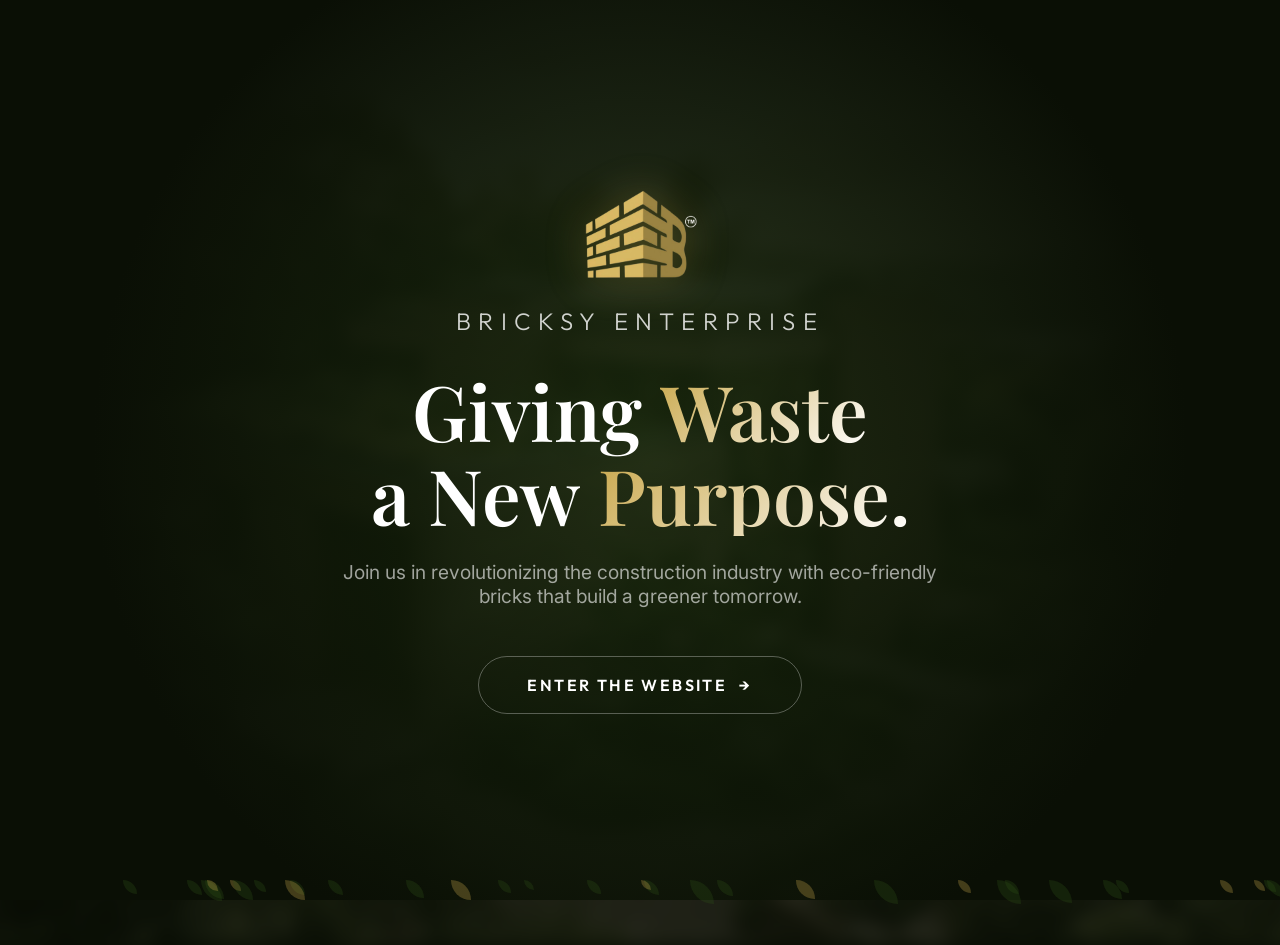
==== commit 9ce421d6: "Fix js folder tracking and add js file" ====
--- a/index.html
+++ b/index.html
@@ -1,24 +1,33 @@
 <!DOCTYPE html>
 <html lang="en">
+
 <head>
   <meta charset="UTF-8">
   <meta name="viewport" content="width=device-width, initial-scale=1.0">
   <title>Bricksy Enterprise — Building the Future with Sustainable Bricks</title>
-  <meta name="description" content="Bricksy Enterprise transforms industrial and environmental waste into high-quality, eco-friendly bricks for modern construction. Sustainable building solutions for a greener future.">
-  <meta name="keywords" content="eco-friendly bricks, sustainable construction, green building materials, waste to bricks, Bricksy Enterprise">
+  <meta name="description"
+    content="Bricksy Enterprise transforms industrial and environmental waste into high-quality, eco-friendly bricks for modern construction. Sustainable building solutions for a greener future.">
+  <meta name="keywords"
+    content="eco-friendly bricks, sustainable construction, green building materials, waste to bricks, Bricksy Enterprise">
   <link rel="stylesheet" href="css/style.css">
   <link rel="stylesheet" href="css/components.css">
   <link rel="stylesheet" href="css/animations.css">
   <link rel="stylesheet" href="css/responsive.css">
-  <link rel="icon" type="image/svg+xml" href="data:image/svg+xml,%3Csvg xmlns='http://www.w3.org/2000/svg' viewBox='0 0 32 32'%3E%3Crect width='32' height='32' rx='6' fill='%232D5016'/%3E%3Ctext x='50%25' y='55%25' dominant-baseline='middle' text-anchor='middle' fill='white' font-family='sans-serif' font-weight='bold' font-size='18'%3EB%3C/text%3E%3C/svg%3E">
+  <link rel="icon" type="image/png" href="assets/images/logo.png">
+  <script>
+    if (!sessionStorage.getItem('bricksy_welcome_seen')) {
+      window.location.replace('welcome.html');
+    }
+  </script>
 </head>
+
 <body>
 
   <!-- Navbar -->
   <nav class="navbar" id="navbar">
     <div class="container">
       <a href="index.html" class="nav-logo">
-        <div class="logo-icon">B</div>
+        <img src="assets/images/logo.png" alt="Bricksy Logo" class="nav-logo-img">
         Bricksy
       </a>
       <div class="nav-links" id="navLinks">
@@ -46,7 +55,8 @@
       <div class="hero-content">
         <p class="hero-subtitle hero-animate-1">Sustainable Construction Solutions</p>
         <h1 class="hero-animate-2">Building the Future with <span>Sustainable Bricks</span></h1>
-        <p class="hero-description hero-animate-3">We transform industrial and environmental waste into high-quality, eco-friendly bricks — pioneering a circular economy in modern construction.</p>
+        <p class="hero-description hero-animate-3">We transform industrial and environmental waste into high-quality,
+          eco-friendly bricks — pioneering a circular economy in modern construction.</p>
         <div class="hero-actions hero-animate-4">
           <a href="inquiry.html" class="btn btn-secondary btn-lg">Request a Quote</a>
           <a href="how-it-works.html" class="btn btn-outline btn-lg">See How It Works</a>
@@ -76,14 +86,19 @@
         <div class="animate-fade-left">
           <span class="section-subtitle">Who We Are</span>
           <h2>Turning Waste into Sustainable Building Solutions</h2>
-          <p class="text-lg" style="color:var(--text-light);line-height:1.9">Bricksy Enterprise is a forward-thinking startup dedicated to revolutionizing the construction industry. We collect industrial byproducts and environmental waste, transforming them into durable, high-performance bricks that meet and exceed modern building standards.</p>
-          <p style="color:var(--text-light)">Our innovative process reduces landfill waste, cuts carbon emissions, and delivers premium building materials — proving that sustainability and quality go hand in hand.</p>
+          <p class="text-lg" style="color:var(--text-light);line-height:1.9">Bricksy Enterprise is a forward-thinking
+            startup dedicated to revolutionizing the construction industry. We collect industrial byproducts and
+            environmental waste, transforming them into durable, high-performance bricks that meet and exceed modern
+            building standards.</p>
+          <p style="color:var(--text-light)">Our innovative process reduces landfill waste, cuts carbon emissions, and
+            delivers premium building materials — proving that sustainability and quality go hand in hand.</p>
           <div style="margin-top:2rem">
             <a href="about.html" class="btn btn-primary">Learn More About Us</a>
           </div>
         </div>
         <div class="animate-fade-right">
-          <img src="assets/images/about-factory.png" alt="Bricksy Factory" class="rounded-xl" style="box-shadow:var(--shadow-xl)">
+          <img src="assets/images/about-factory.png" alt="Bricksy Factory" class="rounded-xl"
+            style="box-shadow:var(--shadow-xl)">
         </div>
       </div>
     </div>
@@ -98,12 +113,14 @@
         <div class="feature-card animate-fade-up delay-1" style="text-align:center">
           <div class="icon" style="margin:0 auto var(--space-lg);font-size:1.8rem">🎯</div>
           <h3>Our Mission</h3>
-          <p>To provide sustainable, high-quality construction materials by repurposing industrial and environmental waste — reducing ecological impact while empowering builders with superior products.</p>
+          <p>To provide sustainable, high-quality construction materials by repurposing industrial and environmental
+            waste — reducing ecological impact while empowering builders with superior products.</p>
         </div>
         <div class="feature-card animate-fade-up delay-2" style="text-align:center">
           <div class="icon" style="margin:0 auto var(--space-lg);font-size:1.8rem">🔭</div>
           <h3>Our Vision</h3>
-          <p>To become the global benchmark for sustainable construction materials, inspiring an industry-wide shift toward circular economy practices and zero-waste building solutions.</p>
+          <p>To become the global benchmark for sustainable construction materials, inspiring an industry-wide shift
+            toward circular economy practices and zero-waste building solutions.</p>
         </div>
       </div>
     </div>
@@ -115,7 +132,8 @@
       <div class="text-center section-header">
         <span class="section-subtitle animate-fade-up">Our Products</span>
         <h2 class="animate-fade-up">Premium Eco-Friendly Bricks</h2>
-        <p class="section-description centered animate-fade-up">Engineered from recycled materials, our bricks deliver exceptional strength, thermal efficiency, and aesthetic appeal.</p>
+        <p class="section-description centered animate-fade-up">Engineered from recycled materials, our bricks deliver
+          exceptional strength, thermal efficiency, and aesthetic appeal.</p>
       </div>
       <div class="grid grid-3 stagger-children">
         <div class="product-card">
@@ -127,44 +145,82 @@
             <h4>EcoCore Standard</h4>
             <p class="card-text">High-density recycled brick for structural walls and load-bearing construction.</p>
             <div class="product-specs">
-              <div class="spec-item"><div class="spec-label">Size</div><div class="spec-value">230×110×75mm</div></div>
-              <div class="spec-item"><div class="spec-label">Strength</div><div class="spec-value">15 MPa</div></div>
-              <div class="spec-item"><div class="spec-label">Weight</div><div class="spec-value">2.8 kg</div></div>
-              <div class="spec-item"><div class="spec-label">Recycled</div><div class="spec-value">70%</div></div>
+              <div class="spec-item">
+                <div class="spec-label">Size</div>
+                <div class="spec-value">230×110×75mm</div>
+              </div>
+              <div class="spec-item">
+                <div class="spec-label">Strength</div>
+                <div class="spec-value">15 MPa</div>
+              </div>
+              <div class="spec-item">
+                <div class="spec-label">Weight</div>
+                <div class="spec-value">2.8 kg</div>
+              </div>
+              <div class="spec-item">
+                <div class="spec-label">Recycled</div>
+                <div class="spec-value">70%</div>
+              </div>
             </div>
             <a href="inquiry.html" class="btn btn-primary btn-sm" style="width:100%">Request Quote</a>
           </div>
         </div>
         <div class="product-card">
           <div class="product-img">
-            <img src="assets/images/product-bricks.png" alt="ThermoGreen Brick" style="filter:hue-rotate(20deg)brightness(1.05)">
+            <img src="assets/images/product-bricks.png" alt="ThermoGreen Brick"
+              style="filter:hue-rotate(20deg)brightness(1.05)">
             <span class="product-badge" style="background:var(--accent-gold)">Premium</span>
           </div>
           <div class="product-body">
             <h4>ThermoGreen Insulated</h4>
             <p class="card-text">Thermal-insulated brick for energy-efficient buildings and green certifications.</p>
             <div class="product-specs">
-              <div class="spec-item"><div class="spec-label">Size</div><div class="spec-value">230×110×75mm</div></div>
-              <div class="spec-item"><div class="spec-label">R-Value</div><div class="spec-value">2.4</div></div>
-              <div class="spec-item"><div class="spec-label">Weight</div><div class="spec-value">2.5 kg</div></div>
-              <div class="spec-item"><div class="spec-label">Recycled</div><div class="spec-value">80%</div></div>
+              <div class="spec-item">
+                <div class="spec-label">Size</div>
+                <div class="spec-value">230×110×75mm</div>
+              </div>
+              <div class="spec-item">
+                <div class="spec-label">R-Value</div>
+                <div class="spec-value">2.4</div>
+              </div>
+              <div class="spec-item">
+                <div class="spec-label">Weight</div>
+                <div class="spec-value">2.5 kg</div>
+              </div>
+              <div class="spec-item">
+                <div class="spec-label">Recycled</div>
+                <div class="spec-value">80%</div>
+              </div>
             </div>
             <a href="inquiry.html" class="btn btn-primary btn-sm" style="width:100%">Request Quote</a>
           </div>
         </div>
         <div class="product-card">
           <div class="product-img">
-            <img src="assets/images/product-bricks.png" alt="ArtisanBlend Brick" style="filter:sepia(0.3)brightness(1.1)">
+            <img src="assets/images/product-bricks.png" alt="ArtisanBlend Brick"
+              style="filter:sepia(0.3)brightness(1.1)">
             <span class="product-badge" style="background:var(--secondary)">New</span>
           </div>
           <div class="product-body">
             <h4>ArtisanBlend Facade</h4>
             <p class="card-text">Decorative facing brick with unique textures for architectural exteriors.</p>
             <div class="product-specs">
-              <div class="spec-item"><div class="spec-label">Size</div><div class="spec-value">230×110×50mm</div></div>
-              <div class="spec-item"><div class="spec-label">Finish</div><div class="spec-value">Textured</div></div>
-              <div class="spec-item"><div class="spec-label">Weight</div><div class="spec-value">2.2 kg</div></div>
-              <div class="spec-item"><div class="spec-label">Recycled</div><div class="spec-value">65%</div></div>
+              <div class="spec-item">
+                <div class="spec-label">Size</div>
+                <div class="spec-value">230×110×50mm</div>
+              </div>
+              <div class="spec-item">
+                <div class="spec-label">Finish</div>
+                <div class="spec-value">Textured</div>
+              </div>
+              <div class="spec-item">
+                <div class="spec-label">Weight</div>
+                <div class="spec-value">2.2 kg</div>
+              </div>
+              <div class="spec-item">
+                <div class="spec-label">Recycled</div>
+                <div class="spec-value">65%</div>
+              </div>
             </div>
             <a href="inquiry.html" class="btn btn-primary btn-sm" style="width:100%">Request Quote</a>
           </div>
@@ -184,12 +240,14 @@
       <div class="grid grid-4 stagger-children" style="margin-top:3rem">
         <div class="stat-card" style="background:var(--charcoal);border:1px solid rgba(255,255,255,0.08)">
           <div class="stat-icon" style="background:rgba(45,80,22,0.2)">♻️</div>
-          <div class="stat-number" style="color:var(--accent-gold)"><span data-count="5000" data-suffix="+">0</span></div>
+          <div class="stat-number" style="color:var(--accent-gold)"><span data-count="5000" data-suffix="+">0</span>
+          </div>
           <div class="stat-label" style="color:rgba(255,255,255,0.5)">Tons Waste Recycled</div>
         </div>
         <div class="stat-card" style="background:var(--charcoal);border:1px solid rgba(255,255,255,0.08)">
           <div class="stat-icon" style="background:rgba(45,80,22,0.2)">🌱</div>
-          <div class="stat-number" style="color:var(--accent-gold)"><span data-count="3200" data-suffix="T">0</span></div>
+          <div class="stat-number" style="color:var(--accent-gold)"><span data-count="3200" data-suffix="T">0</span>
+          </div>
           <div class="stat-label" style="color:rgba(255,255,255,0.5)">CO₂ Emissions Saved</div>
         </div>
         <div class="stat-card" style="background:var(--charcoal);border:1px solid rgba(255,255,255,0.08)">
@@ -199,7 +257,8 @@
         </div>
         <div class="stat-card" style="background:var(--charcoal);border:1px solid rgba(255,255,255,0.08)">
           <div class="stat-icon" style="background:rgba(45,80,22,0.2)">🏗️</div>
-          <div class="stat-number" style="color:var(--accent-gold)"><span data-count="150" data-suffix="+">0</span></div>
+          <div class="stat-number" style="color:var(--accent-gold)"><span data-count="150" data-suffix="+">0</span>
+          </div>
           <div class="stat-label" style="color:rgba(255,255,255,0.5)">Green Projects</div>
         </div>
       </div>
@@ -212,7 +271,8 @@
       <div class="text-center section-header">
         <span class="section-subtitle animate-fade-up">Our Process</span>
         <h2 class="animate-fade-up">From Waste to Wonder</h2>
-        <p class="section-description centered animate-fade-up">Our innovative 4-step process transforms discarded materials into premium building products.</p>
+        <p class="section-description centered animate-fade-up">Our innovative 4-step process transforms discarded
+          materials into premium building products.</p>
       </div>
       <div class="process-timeline">
         <div class="process-step animate-fade-up">
@@ -220,7 +280,8 @@
           <div class="step-connector"></div>
           <div class="step-content">
             <h3>Waste Collection</h3>
-            <p>We partner with industries and municipalities to collect industrial byproducts, demolition waste, and environmental debris that would otherwise end up in landfills.</p>
+            <p>We partner with industries and municipalities to collect industrial byproducts, demolition waste, and
+              environmental debris that would otherwise end up in landfills.</p>
           </div>
         </div>
         <div class="process-step animate-fade-up delay-1">
@@ -228,7 +289,8 @@
           <div class="step-connector"></div>
           <div class="step-content">
             <h3>Material Processing</h3>
-            <p>Collected waste undergoes rigorous sorting, cleaning, and processing to extract viable raw materials suitable for brick manufacturing.</p>
+            <p>Collected waste undergoes rigorous sorting, cleaning, and processing to extract viable raw materials
+              suitable for brick manufacturing.</p>
           </div>
         </div>
         <div class="process-step animate-fade-up delay-2">
@@ -236,14 +298,16 @@
           <div class="step-connector"></div>
           <div class="step-content">
             <h3>Brick Formation</h3>
-            <p>Using advanced compression and curing technology, processed materials are formed into precision-engineered bricks with consistent quality and strength.</p>
+            <p>Using advanced compression and curing technology, processed materials are formed into
+              precision-engineered bricks with consistent quality and strength.</p>
           </div>
         </div>
         <div class="process-step animate-fade-up delay-3">
           <div class="step-number">4</div>
           <div class="step-content">
             <h3>Quality Testing &amp; Delivery</h3>
-            <p>Every batch undergoes comprehensive quality testing before being delivered to construction sites across the region, ready to build the future.</p>
+            <p>Every batch undergoes comprehensive quality testing before being delivered to construction sites across
+              the region, ready to build the future.</p>
           </div>
         </div>
       </div>
@@ -279,7 +343,8 @@
         <div class="feature-card">
           <div class="icon">🔬</div>
           <h4>Lab Tested</h4>
-          <p>Every batch is rigorously tested in certified labs for consistency, strength, and environmental compliance.</p>
+          <p>Every batch is rigorously tested in certified labs for consistency, strength, and environmental compliance.
+          </p>
         </div>
         <div class="feature-card">
           <div class="icon">🚛</div>
@@ -304,24 +369,36 @@
       </div>
       <div class="grid grid-3 stagger-children">
         <div class="testimonial-card">
-          <p class="testimonial-text">"Bricksy's eco-bricks exceeded our expectations in both quality and sustainability metrics. They helped us achieve our LEED certification goals."</p>
+          <p class="testimonial-text">"Bricksy's eco-bricks exceeded our expectations in both quality and sustainability
+            metrics. They helped us achieve our LEED certification goals."</p>
           <div class="testimonial-author">
             <div class="testimonial-avatar">RK</div>
-            <div><div class="testimonial-name">Rajesh Kumar</div><div class="testimonial-role">CEO, GreenBuild Constructions</div></div>
+            <div>
+              <div class="testimonial-name">Rajesh Kumar</div>
+              <div class="testimonial-role">CEO, GreenBuild Constructions</div>
+            </div>
           </div>
         </div>
         <div class="testimonial-card">
-          <p class="testimonial-text">"The consistency and finish of Bricksy bricks made them perfect for our premium residential project. Outstanding product."</p>
+          <p class="testimonial-text">"The consistency and finish of Bricksy bricks made them perfect for our premium
+            residential project. Outstanding product."</p>
           <div class="testimonial-author">
             <div class="testimonial-avatar">PS</div>
-            <div><div class="testimonial-name">Priya Sharma</div><div class="testimonial-role">Lead Architect, DesignStudio</div></div>
+            <div>
+              <div class="testimonial-name">Priya Sharma</div>
+              <div class="testimonial-role">Lead Architect, DesignStudio</div>
+            </div>
           </div>
         </div>
         <div class="testimonial-card">
-          <p class="testimonial-text">"Switching to Bricksy reduced our material costs by 15% while significantly improving our environmental compliance ratings."</p>
+          <p class="testimonial-text">"Switching to Bricksy reduced our material costs by 15% while significantly
+            improving our environmental compliance ratings."</p>
           <div class="testimonial-author">
             <div class="testimonial-avatar">AM</div>
-            <div><div class="testimonial-name">Arun Mehta</div><div class="testimonial-role">Director, Horizon Developers</div></div>
+            <div>
+              <div class="testimonial-name">Arun Mehta</div>
+              <div class="testimonial-role">Director, Horizon Developers</div>
+            </div>
           </div>
         </div>
       </div>
@@ -347,11 +424,15 @@
         <div class="animate-fade-left">
           <span class="section-subtitle">Get In Touch</span>
           <h2>Start Your Sustainable Project Today</h2>
-          <p style="color:var(--text-light);margin-bottom:2rem">Fill out the form and our team will get back to you within 24 hours with a customized quote and product recommendations.</p>
+          <p style="color:var(--text-light);margin-bottom:2rem">Fill out the form and our team will get back to you
+            within 24 hours with a customized quote and product recommendations.</p>
           <div style="display:flex;flex-direction:column;gap:1rem">
-            <div style="display:flex;align-items:center;gap:12px"><span style="font-size:1.3rem">📧</span><span>info@bricksyenterprise.com</span></div>
-            <div style="display:flex;align-items:center;gap:12px"><span style="font-size:1.3rem">📞</span><span>+91 98765 43210</span></div>
-            <div style="display:flex;align-items:center;gap:12px"><span style="font-size:1.3rem">📍</span><span>Hyderabad, Telangana, India</span></div>
+            <div style="display:flex;align-items:center;gap:12px"><span
+                style="font-size:1.3rem">📧</span><span>info@bricksyenterprise.com</span></div>
+            <div style="display:flex;align-items:center;gap:12px"><span style="font-size:1.3rem">📞</span><span>+91
+                98765 43210</span></div>
+            <div style="display:flex;align-items:center;gap:12px"><span
+                style="font-size:1.3rem">📍</span><span>Hyderabad, Telangana, India</span></div>
           </div>
         </div>
         <div class="animate-fade-right">
@@ -388,7 +469,8 @@
             </div>
             <div class="form-group">
               <label class="form-label">Message</label>
-              <textarea class="form-textarea" name="message" placeholder="Tell us about your project..." required></textarea>
+              <textarea class="form-textarea" name="message" placeholder="Tell us about your project..."
+                required></textarea>
               <span class="form-error"></span>
             </div>
             <button type="submit" class="btn btn-primary btn-lg" style="width:100%">Send Inquiry</button>
@@ -404,9 +486,10 @@
       <div class="footer-grid">
         <div class="footer-brand">
           <a href="index.html" class="nav-logo" style="color:var(--white);margin-bottom:0.5rem">
-            <div class="logo-icon">B</div> Bricksy Enterprise
+            <img src="assets/images/logo.png" alt="Bricksy Logo" class="nav-logo-img"> Bricksy Enterprise
           </a>
-          <p>Transforming industrial waste into sustainable building solutions. Building a greener future, one brick at a time.</p>
+          <p>Transforming industrial waste into sustainable building solutions. Building a greener future, one brick at
+            a time.</p>
           <div class="footer-social">
             <a href="#" aria-label="Facebook">f</a>
             <a href="#" aria-label="Instagram">ig</a>
@@ -437,7 +520,8 @@
         </div>
         <div>
           <h4>Newsletter</h4>
-          <p style="font-size:0.85rem;color:rgba(255,255,255,0.5);margin-bottom:1rem">Get sustainability insights and product updates.</p>
+          <p style="font-size:0.85rem;color:rgba(255,255,255,0.5);margin-bottom:1rem">Get sustainability insights and
+            product updates.</p>
           <form class="footer-newsletter" onsubmit="handleNewsletter(event)">
             <input type="email" placeholder="Your email address" required>
             <button type="submit" class="btn btn-primary btn-sm" style="width:100%">Subscribe</button>
@@ -453,7 +537,7 @@
 
   <!-- WhatsApp Float -->
   <a href="https://wa.me/919876543210" target="_blank" class="whatsapp-float" aria-label="Chat on WhatsApp">
-    💬
+    <svg xmlns="http://www.w3.org/2000/svg" viewBox="0 0 448 512" width="36" height="36" fill="currentColor"><path d="M380.9 97.1C339 55.1 283.2 32 223.9 32c-122.4 0-222 99.6-222 222 0 39.1 10.2 77.3 29.6 111L0 480l117.7-30.9c32.4 17.7 68.9 27 106.1 27h.1c122.3 0 224.1-99.6 224.1-222 0-59.3-25.2-115-67.1-157zm-157 341.6c-33.2 0-65.7-8.9-94-25.7l-6.7-4-69.8 18.3L72 359.2l-4.4-7c-18.5-29.4-28.2-63.3-28.2-98.2 0-101.7 82.8-184.5 184.6-184.5 49.3 0 95.6 19.2 130.4 54.1 34.8 34.9 56.2 81.2 56.1 130.5 0 101.8-84.9 184.6-186.6 184.6zm101.2-138.2c-5.5-2.8-32.8-16.2-37.9-18-5.1-1.9-8.8-2.8-12.5 2.8-3.7 5.6-14.3 18-17.6 21.8-3.2 3.7-6.5 4.2-12 1.4-32.6-16.3-54-29.1-75.5-66-5.7-9.8 5.7-9.1 16.3-30.3 1.8-3.7.9-6.9-.5-9.7-1.4-2.8-12.5-30.1-17.1-41.2-4.5-10.8-9.1-9.3-12.5-9.5-3.2-.2-6.9-.2-10.6-.2-3.7 0-9.7 1.4-14.8 6.9-5.1 5.6-19.4 19-19.4 46.3 0 27.3 19.9 53.7 22.6 57.4 2.8 3.7 39.1 59.7 94.8 83.8 35.2 15.2 49 16.5 66.6 13.9 10.7-1.6 32.8-13.4 37.4-26.4 4.6-13 4.6-24.1 3.2-26.4-1.3-2.5-5-3.9-10.5-6.6z"/></svg>
     <span class="tooltip">Chat with us!</span>
   </a>
 
@@ -468,7 +552,8 @@
         <button class="modal-close" onclick="closeModal('successModal')">✕</button>
       </div>
       <p>Your inquiry has been submitted successfully. Our team will contact you within 24 hours.</p>
-      <button class="btn btn-primary" onclick="closeModal('successModal')" style="margin-top:1rem;width:100%">Got It</button>
+      <button class="btn btn-primary" onclick="closeModal('successModal')" style="margin-top:1rem;width:100%">Got
+        It</button>
     </div>
   </div>
 
@@ -476,4 +561,5 @@
   <script src="js/animations.js"></script>
   <script src="js/forms.js"></script>
 </body>
-</html>
+
+</html>
--- a/css/components.css
+++ b/css/components.css
@@ -28,13 +28,14 @@
   transition: color var(--duration-fast) var(--ease-out);
 }
 .navbar.scrolled .nav-logo { color: var(--dark); }
-.nav-logo .logo-icon {
-  width: 38px; height: 38px;
-  background: var(--primary);
-  border-radius: var(--radius-md);
-  display: flex; align-items: center; justify-content: center;
-  color: var(--white); font-size: 1.1rem; font-weight: 800;
-  font-family: var(--font-accent);
+.nav-logo .nav-logo-img {
+  height: 48px;
+  width: auto;
+  object-fit: contain;
+  transition: transform var(--duration-fast) var(--ease-out);
+}
+.nav-logo:hover .nav-logo-img {
+  transform: scale(1.05);
 }
 .nav-links { display: flex; align-items: center; gap: 32px; }
 .nav-links a {
